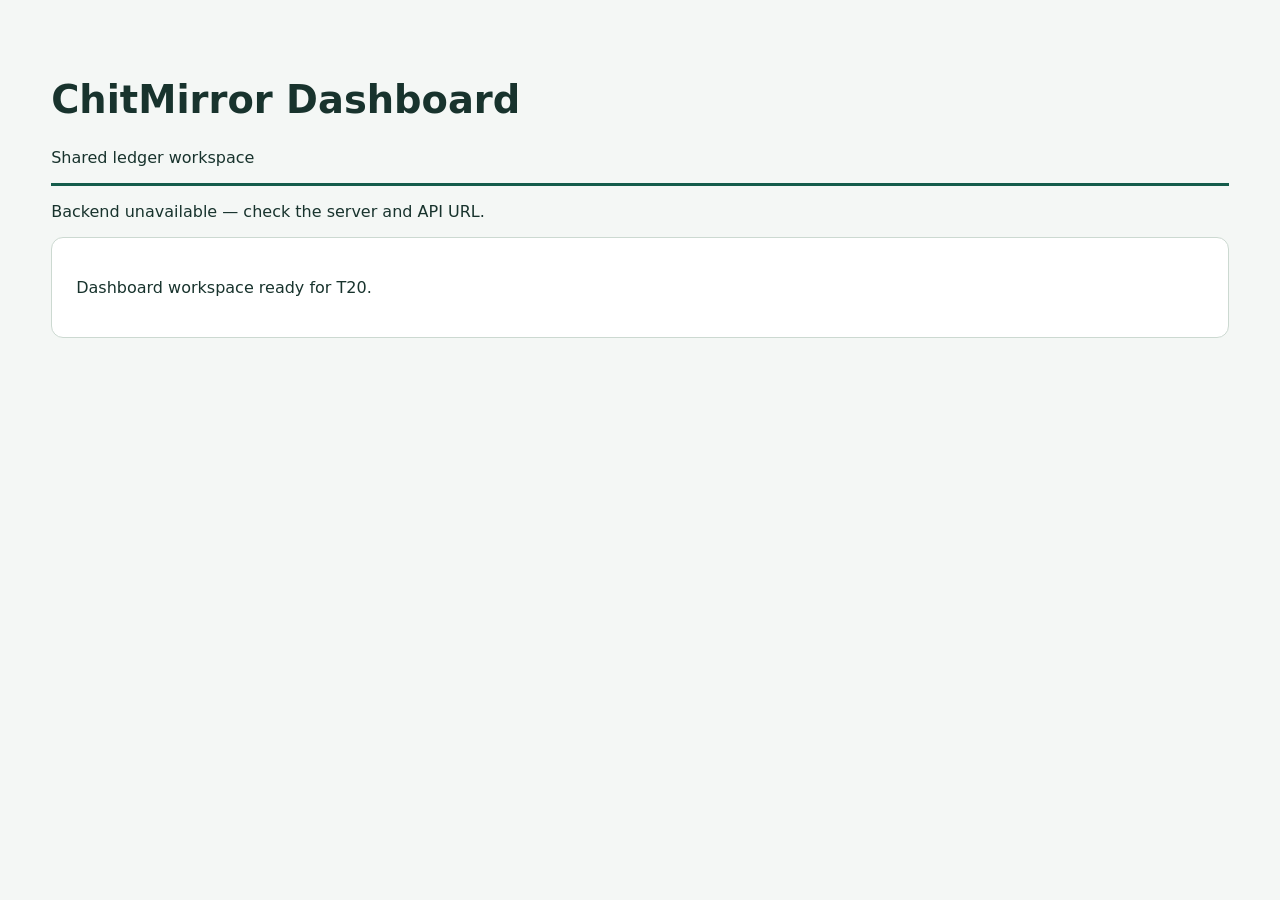
==== dashboard/index.html @ 64cfe0a7 "Add ChitMirror hackathon boilerplate" ====
<!doctype html>
<html lang="en">
<head>
  <meta charset="utf-8">
  <meta name="viewport" content="width=device-width, initial-scale=1">
  <title>ChitMirror Dashboard</title>
  <link rel="stylesheet" href="./style.css">
  <script src="./config.js" defer></script>
  <script src="./app.js" defer></script>
</head>
<body>
  <main>
    <header><h1>ChitMirror Dashboard</h1><p>Shared ledger workspace</p></header>
    <p id="connection" role="status">Checking backend…</p>
    <section aria-label="Dashboard workspace"><p>Dashboard workspace ready for T20.</p></section>
  </main>
</body>
</html>
---- dashboard/style.css ----
:root { font-family: system-ui, sans-serif; color: #18332d; background: #f4f7f5; }
body { margin: 0; padding: clamp(16px, 4vw, 56px); }
main { max-width: 1400px; margin: auto; }
header { border-bottom: 3px solid #145c4b; }
h1 { font-size: clamp(1.5rem, 3vw, 2.5rem); }
section { padding: 24px; background: white; border: 1px solid #ccd9d1; border-radius: 12px; }
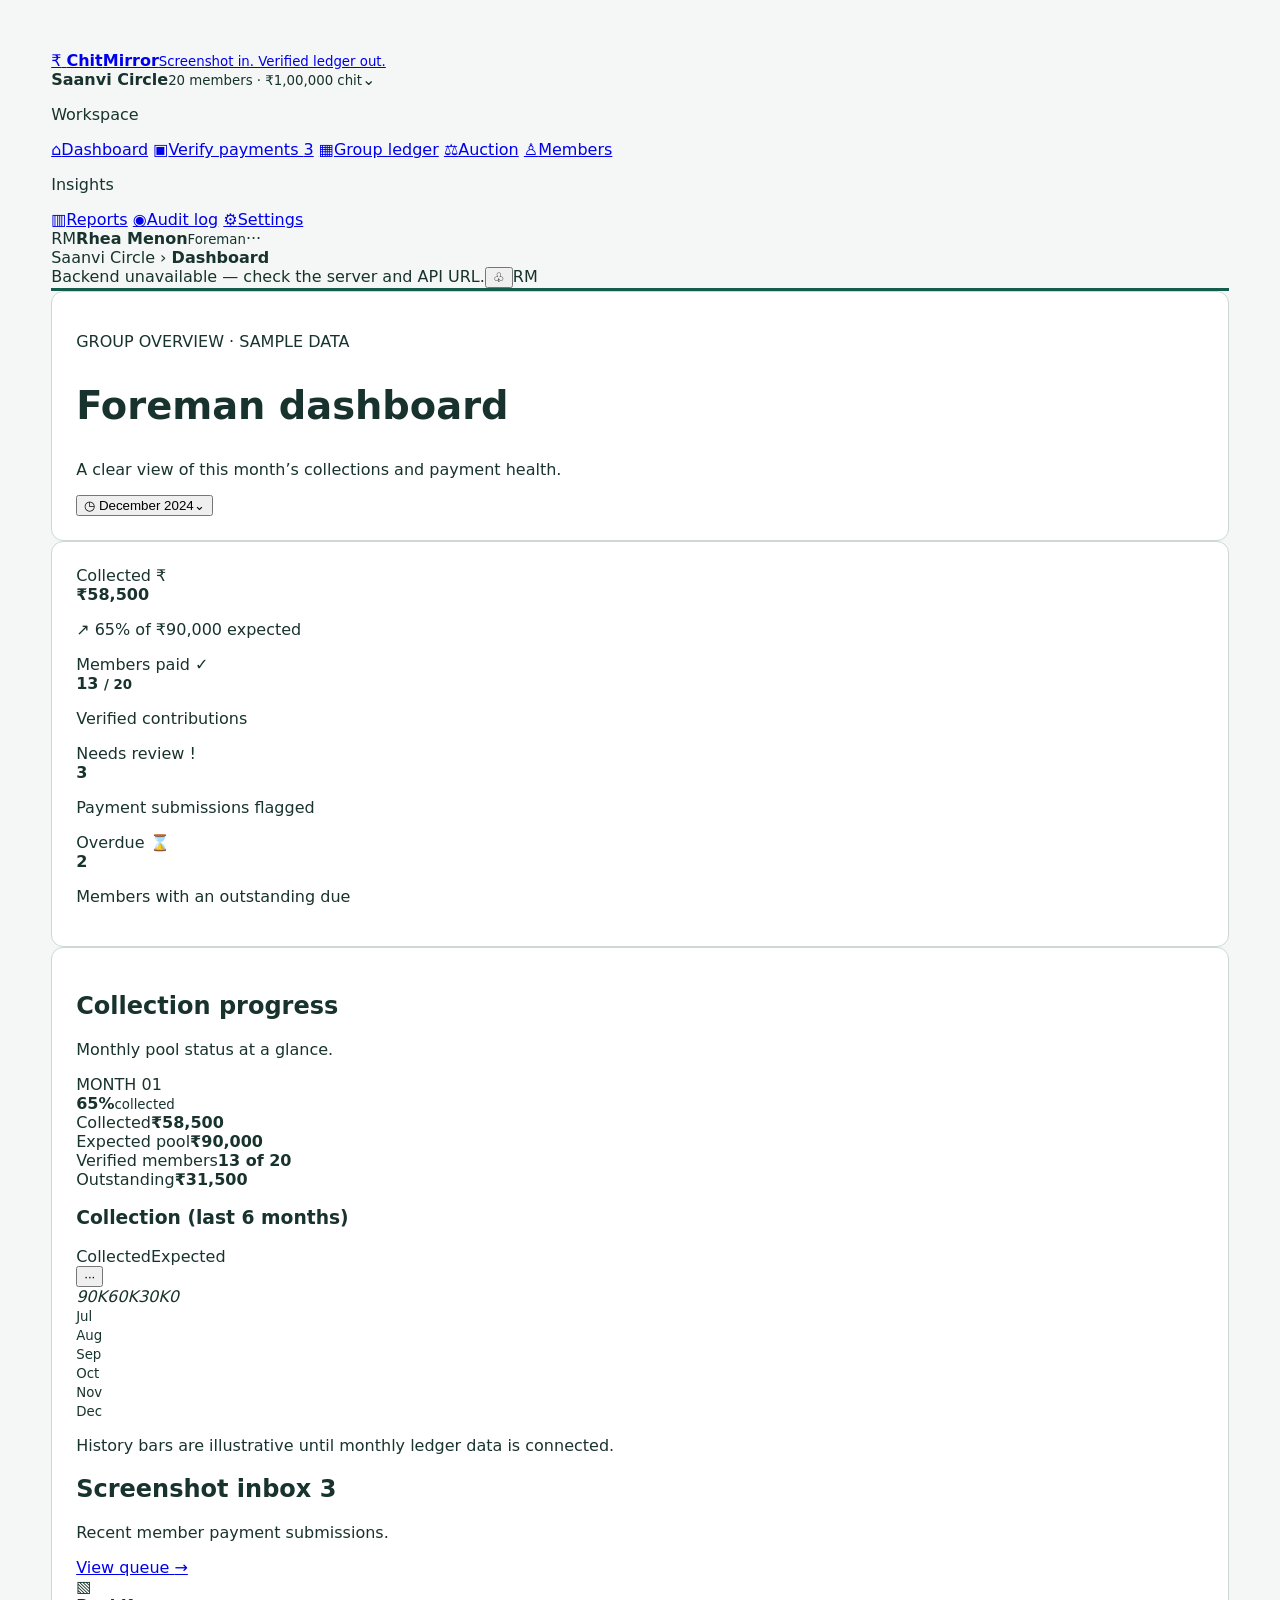
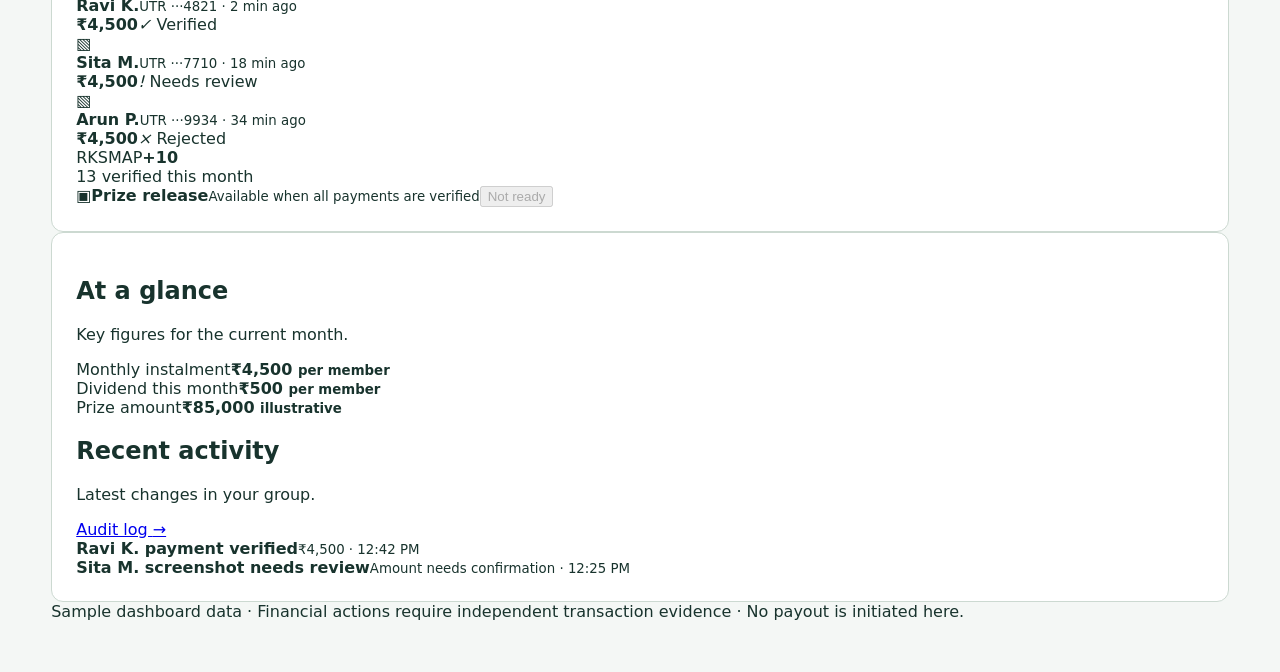
==== commit 59c93379: "Build ChitMirror foreman dashboard screen" ====
--- a/dashboard/index.html
+++ b/dashboard/index.html
@@ -3,16 +3,79 @@
 <head>
   <meta charset="utf-8">
   <meta name="viewport" content="width=device-width, initial-scale=1">
-  <title>ChitMirror Dashboard</title>
+  <meta name="theme-color" content="#1f3a5f">
+  <title>ChitMirror · Foreman dashboard</title>
   <link rel="stylesheet" href="./style.css">
   <script src="./config.js" defer></script>
   <script src="./app.js" defer></script>
 </head>
 <body>
-  <main>
-    <header><h1>ChitMirror Dashboard</h1><p>Shared ledger workspace</p></header>
-    <p id="connection" role="status">Checking backend…</p>
-    <section aria-label="Dashboard workspace"><p>Dashboard workspace ready for T20.</p></section>
-  </main>
+  <div class="shell">
+    <aside class="sidebar" aria-label="Main navigation">
+      <a class="brand" href="#dashboard" aria-label="ChitMirror dashboard home">
+        <span class="brand-mark" aria-hidden="true">₹</span>
+        <span class="brand-type"><b>Chit<span>Mirror</span></b><small>Screenshot in. Verified ledger out.</small></span>
+      </a>
+      <div class="group-card"><span class="group-dot" aria-hidden="true"></span><span><b>Saanvi Circle</b><small>20 members · ₹1,00,000 chit</small></span><span class="chevron">⌄</span></div>
+      <p class="nav-label">Workspace</p>
+      <nav class="nav-list">
+        <a class="nav-item active" href="#dashboard" aria-current="page"><span class="nav-icon">⌂</span>Dashboard</a>
+        <a class="nav-item" href="#payments"><span class="nav-icon">▣</span>Verify payments <span class="nav-badge">3</span></a>
+        <a class="nav-item" href="#ledger"><span class="nav-icon">▦</span>Group ledger</a>
+        <a class="nav-item" href="#auction"><span class="nav-icon">⚖</span>Auction</a>
+        <a class="nav-item" href="#members"><span class="nav-icon">♙</span>Members</a>
+      </nav>
+      <p class="nav-label insights-label">Insights</p>
+      <nav class="nav-list">
+        <a class="nav-item" href="#reports"><span class="nav-icon">▥</span>Reports</a>
+        <a class="nav-item" href="#audit"><span class="nav-icon">◉</span>Audit log</a>
+        <a class="nav-item" href="#settings"><span class="nav-icon">⚙</span>Settings</a>
+      </nav>
+      <div class="sidebar-footer"><span class="user-avatar">RM</span><span><b>Rhea Menon</b><small>Foreman</small></span><span class="more">···</span></div>
+    </aside>
+
+    <main id="dashboard" class="main">
+      <header class="topbar"><div class="breadcrumb">Saanvi Circle <span>›</span> <b>Dashboard</b></div><div class="top-actions"><span class="connection" id="connection" role="status"><i></i><span id="connection-label">Checking backend…</span></span><button class="icon-button" aria-label="Notifications">♧<span class="notification-dot"></span></button><span class="top-avatar">RM</span></div></header>
+      <section class="page-heading"><div><p class="eyebrow">GROUP OVERVIEW · SAMPLE DATA</p><h1>Foreman dashboard</h1><p class="subheading">A clear view of this month’s collections and payment health.</p></div><button class="select-month" type="button">◷ <span>December 2024</span>⌄</button></section>
+
+      <section class="kpis" aria-label="Monthly summary">
+        <article class="kpi-card collected"><div class="kpi-label">Collected <span class="kpi-icon">₹</span></div><strong>₹58,500</strong><p><span class="trend">↗ 65%</span> of ₹90,000 expected</p></article>
+        <article class="kpi-card paid"><div class="kpi-label">Members paid <span class="kpi-icon">✓</span></div><strong>13 <small>/ 20</small></strong><p>Verified contributions</p></article>
+        <article class="kpi-card review"><div class="kpi-label">Needs review <span class="kpi-icon">!</span></div><strong>3</strong><p>Payment submissions flagged</p></article>
+        <article class="kpi-card overdue"><div class="kpi-label">Overdue <span class="kpi-icon">⌛</span></div><strong>2</strong><p>Members with an outstanding due</p></article>
+      </section>
+
+      <section class="overview-grid">
+        <article class="card progress-card">
+          <div class="card-heading"><div><h2>Collection progress</h2><p>Monthly pool status at a glance.</p></div><span class="soft-tag">MONTH 01</span></div>
+          <div class="progress-content">
+            <div class="progress-ring" role="img" aria-label="65 percent collected"><div><b>65%</b><small>collected</small></div></div>
+            <div class="progress-details"><div><span>Collected</span><b>₹58,500</b></div><div><span>Expected pool</span><b>₹90,000</b></div><div><span>Verified members</span><b>13 of 20</b></div><div><span>Outstanding</span><b>₹31,500</b></div></div>
+          </div>
+          <div class="chart-heading"><div><h3>Collection <span>(last 6 months)</span></h3><div class="chart-legend"><span><i class="legend-collected"></i>Collected</span><span><i class="legend-expected"></i>Expected</span></div></div><button class="more-button" aria-label="More chart options">···</button></div>
+          <div class="bar-chart" role="img" aria-label="Illustrative collection trend from July to December"><div class="chart-grid"><i>90K</i><i>60K</i><i>30K</i><i>0</i></div><div class="bar-pair"><span class="bar expected" style="--h:40%"></span><span class="bar actual" style="--h:34%"></span><small>Jul</small></div><div class="bar-pair"><span class="bar expected" style="--h:51%"></span><span class="bar actual" style="--h:44%"></span><small>Aug</small></div><div class="bar-pair"><span class="bar expected" style="--h:63%"></span><span class="bar actual" style="--h:51%"></span><small>Sep</small></div><div class="bar-pair"><span class="bar expected" style="--h:72%"></span><span class="bar actual" style="--h:65%"></span><small>Oct</small></div><div class="bar-pair current"><span class="bar expected" style="--h:88%"></span><span class="bar actual" style="--h:65%"></span><small>Nov</small></div><div class="bar-pair"><span class="bar expected" style="--h:94%"></span><span class="bar actual" style="--h:83%"></span><small>Dec</small></div></div>
+          <p class="chart-note">History bars are illustrative until monthly ledger data is connected.</p>
+        </article>
+
+        <article class="card inbox-card">
+          <div class="card-heading"><div><h2>Screenshot inbox <span class="heading-count">3</span></h2><p>Recent member payment submissions.</p></div><a class="text-link" href="#payments">View queue <span>→</span></a></div>
+          <div class="submission-list">
+            <div class="submission"><span class="file-icon">▧</span><div class="submit-info"><b>Ravi K.</b><small>UTR ···4821 <span>·</span> 2 min ago</small></div><strong class="amount">₹4,500</strong><span class="status verified"><i>✓</i> Verified</span></div>
+            <div class="submission"><span class="file-icon">▧</span><div class="submit-info"><b>Sita M.</b><small>UTR ···7710 <span>·</span> 18 min ago</small></div><strong class="amount">₹4,500</strong><span class="status needs-review"><i>!</i> Needs review</span></div>
+            <div class="submission"><span class="file-icon">▧</span><div class="submit-info"><b>Arun P.</b><small>UTR ···9934 <span>·</span> 34 min ago</small></div><strong class="amount">₹4,500</strong><span class="status rejected"><i>×</i> Rejected</span></div>
+          </div>
+          <div class="inbox-footer"><div class="mini-avatars"><span>RK</span><span>SM</span><span>AP</span><b>+10</b></div><span>13 verified this month</span></div>
+          <div class="release-panel"><span class="lock-icon">▣</span><span><b>Prize release</b><small>Available when all payments are verified</small></span><button type="button" disabled title="Payout eligibility is not reached">Not ready</button></div>
+        </article>
+      </section>
+
+      <section class="bottom-grid">
+        <article class="card quick-card"><div class="card-heading"><div><h2>At a glance</h2><p>Key figures for the current month.</p></div></div><div class="quick-stats"><div><span>Monthly instalment</span><b>₹4,500 <small>per member</small></b></div><div><span>Dividend this month</span><b>₹500 <small>per member</small></b></div><div><span>Prize amount</span><b>₹85,000 <small>illustrative</small></b></div></div></article>
+        <article class="card activity-card"><div class="card-heading"><div><h2>Recent activity</h2><p>Latest changes in your group.</p></div><a class="text-link" href="#audit">Audit log <span>→</span></a></div><div class="activity-row"><span class="activity-dot green-dot"></span><span><b>Ravi K. payment verified</b><small>₹4,500 · 12:42 PM</small></span></div><div class="activity-row"><span class="activity-dot amber-dot"></span><span><b>Sita M. screenshot needs review</b><small>Amount needs confirmation · 12:25 PM</small></span></div></article>
+      </section>
+      <footer class="footer-note"><span class="demo-dot"></span> Sample dashboard data · Financial actions require independent transaction evidence · No payout is initiated here.</footer>
+    </main>
+  </div>
 </body>
 </html>
+
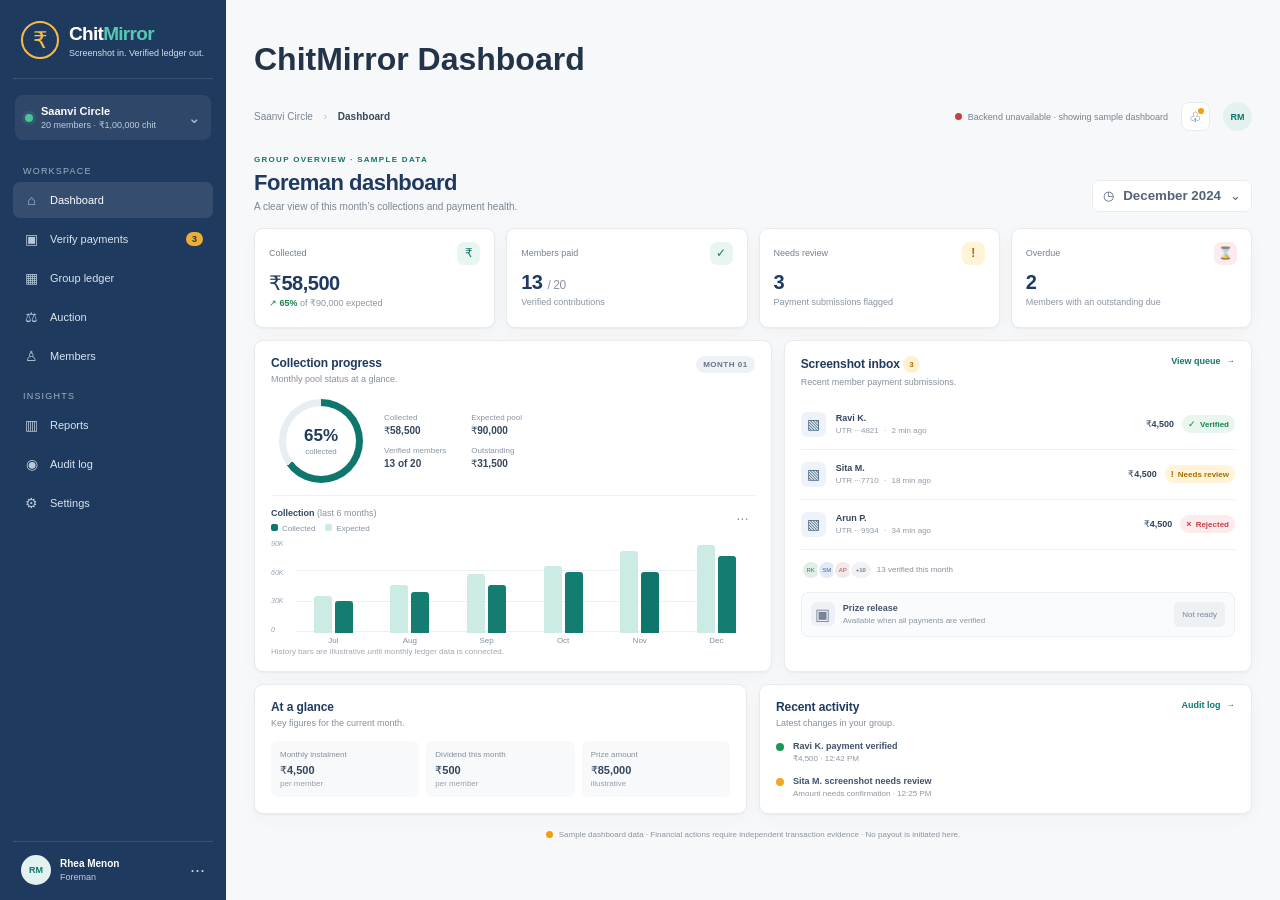
==== commit 0e32e296: "Preserve existing dashboard smoke-test heading" ====
--- a/dashboard/index.html
+++ b/dashboard/index.html
@@ -35,6 +35,7 @@
     </aside>
 
     <main id="dashboard" class="main">
+      <h1 class="sr-only">ChitMirror Dashboard</h1>
       <header class="topbar"><div class="breadcrumb">Saanvi Circle <span>›</span> <b>Dashboard</b></div><div class="top-actions"><span class="connection" id="connection" role="status"><i></i><span id="connection-label">Checking backend…</span></span><button class="icon-button" aria-label="Notifications">♧<span class="notification-dot"></span></button><span class="top-avatar">RM</span></div></header>
       <section class="page-heading"><div><p class="eyebrow">GROUP OVERVIEW · SAMPLE DATA</p><h1>Foreman dashboard</h1><p class="subheading">A clear view of this month’s collections and payment health.</p></div><button class="select-month" type="button">◷ <span>December 2024</span>⌄</button></section>
 
--- a/dashboard/style.css
+++ b/dashboard/style.css
@@ -1,6 +1,4 @@
-:root { font-family: system-ui, sans-serif; color: #18332d; background: #f4f7f5; }
-body { margin: 0; padding: clamp(16px, 4vw, 56px); }
-main { max-width: 1400px; margin: auto; }
-header { border-bottom: 3px solid #145c4b; }
-h1 { font-size: clamp(1.5rem, 3vw, 2.5rem); }
-section { padding: 24px; background: white; border: 1px solid #ccd9d1; border-radius: 12px; }
+:root{font-family:Inter,"Segoe UI",Arial,sans-serif;color:#233348;background:#f7f8fa;font-synthesis:none;text-rendering:optimizeLegibility;--navy:#1f3a5f;--navy-dark:#18334f;--teal:#0f766e;--teal-soft:#e5f4f0;--saffron:#f59e0b;--ink:#233348;--muted:#7b8795;--line:#e7ebef;--green:#16834b;--green-bg:#e8f6ed;--amber:#a96d05;--amber-bg:#fff3d8;--red:#c83c43;--red-bg:#fcebed;--shadow:0 1px 2px #18334f0b,0 5px 17px #18334f08}*{box-sizing:border-box}body{margin:0;min-width:320px}.shell{min-height:100vh}.sidebar{position:fixed;inset:0 auto 0 0;width:226px;background:var(--navy);color:#fff;padding:20px 13px 13px;display:flex;flex-direction:column;z-index:5}.brand{display:flex;align-items:center;gap:10px;padding:1px 8px 19px;border-bottom:1px solid #ffffff20;color:#fff;text-decoration:none}.brand-mark{height:38px;width:38px;border:2px solid #f6bc45;border-radius:50%;display:grid;place-items:center;color:#f6bc45;font-size:23px;font-weight:700}.brand-type b{display:block;font-size:19px;letter-spacing:-.7px}.brand-type b span{color:#58c8b2}.brand-type small{display:block;color:#d3dfeb;font-size:9px;margin-top:3px}.group-card{margin:16px 2px 12px;border-radius:8px;background:#ffffff12;padding:10px;display:flex;align-items:center;gap:8px}.group-card>span:nth-child(2){flex:1}.group-card b{font-size:11px;display:block}.group-card small{display:block;color:#bdcddd;font-size:9px;margin-top:3px}.group-dot{height:8px;width:8px;border-radius:50%;background:#4bc292;box-shadow:0 0 0 3px #4bc29220}.chevron{color:#bbcad8;font-size:15px}.nav-label{margin:14px 10px 6px;color:#9eb2c6;font-size:9px;text-transform:uppercase;letter-spacing:1.2px}.nav-list{display:grid;gap:3px}.nav-item{min-height:36px;display:flex;align-items:center;gap:10px;padding:0 10px;border-radius:7px;color:#d9e4ee;text-decoration:none;font-size:11px}.nav-item:hover,.nav-item.active{background:#ffffff19;color:white}.nav-icon{width:17px;text-align:center;color:#b7c8d8;font-size:14px}.nav-badge{margin-left:auto;border-radius:10px;background:#edae35;color:#24364a;padding:2px 6px;font-size:9px;font-weight:700}.insights-label{margin-top:17px}.sidebar-footer{display:flex;align-items:center;gap:9px;margin-top:auto;padding:13px 8px 2px;border-top:1px solid #ffffff20;font-size:10px}.user-avatar,.top-avatar{width:30px;height:30px;display:grid;place-items:center;background:#e4f2ef;color:var(--teal);border-radius:50%;font-size:9px;font-weight:700}.sidebar-footer small{display:block;color:#bfccda;font-size:9px;margin-top:3px}.more{margin-left:auto;color:#bdcddd;font-size:18px}.main{margin-left:226px;width:min(1530px,calc(100% - 226px));padding:20px 28px 22px}.topbar{display:flex;align-items:center;justify-content:space-between;min-height:34px;margin-bottom:21px}.breadcrumb{color:#7b8795;font-size:10px}.breadcrumb span{padding:0 8px;color:#b1bac3}.breadcrumb b{color:#37495e;font-weight:600}.top-actions{display:flex;align-items:center;gap:13px}.connection{display:flex;align-items:center;gap:6px;font-size:9px;color:#748191}.connection i,.demo-dot{width:7px;height:7px;border-radius:50%;background:#eca928}.connection.connected i{background:#1e9a59}.connection.failed i{background:#c83c43}.icon-button{height:29px;width:29px;position:relative;border:1px solid var(--line);border-radius:8px;background:#fff;color:#546477;font-size:14px}.notification-dot{position:absolute;width:6px;height:6px;right:5px;top:5px;border-radius:50%;background:var(--saffron)}.top-avatar{height:29px;width:29px}.page-heading{display:flex;align-items:end;justify-content:space-between;margin-bottom:16px}.eyebrow{margin:0 0 6px;color:var(--teal);font-size:8px;font-weight:700;letter-spacing:1.3px}.page-heading h1{margin:0;color:var(--navy);font-size:22px;letter-spacing:-.5px}.subheading{margin:5px 0 0;color:var(--muted);font-size:10px}.select-month{height:32px;padding:0 10px;display:flex;align-items:center;gap:9px;border:1px solid var(--line);border-radius:7px;background:white;color:#536377;font:10px inherit}.select-month span{font-weight:600}.kpis{display:grid;grid-template-columns:repeat(4,minmax(0,1fr));gap:11px;margin-bottom:12px}.kpi-card,.card{border:1px solid var(--line);border-radius:9px;background:#fff;box-shadow:var(--shadow)}.kpi-card{min-height:100px;padding:13px 14px}.kpi-label{display:flex;align-items:center;justify-content:space-between;color:#758191;font-size:9px}.kpi-icon{display:grid;place-items:center;height:23px;width:23px;border-radius:7px;background:#eef3f7;color:var(--navy);font-size:12px;font-weight:700}.collected .kpi-icon,.paid .kpi-icon{background:#e9f5f1;color:var(--teal)}.review .kpi-icon{background:var(--amber-bg);color:var(--amber)}.overdue .kpi-icon{background:var(--red-bg);color:var(--red)}.kpi-card>strong{display:block;color:var(--navy);font-size:20px;margin:6px 0 3px;letter-spacing:-.5px}.kpi-card>strong small{font-size:12px;color:#8b96a3;font-weight:500}.kpi-card p{margin:0;color:#8994a0;font-size:9px}.trend{color:var(--green);font-weight:700}.overview-grid{display:grid;grid-template-columns:minmax(0,1.05fr) minmax(380px,.95fr);gap:12px;margin-bottom:12px}.card{padding:15px 16px}.progress-card,.inbox-card{min-height:330px}.card-heading{display:flex;justify-content:space-between;align-items:flex-start}.card-heading h2{margin:0;color:var(--navy);font-size:12px;letter-spacing:-.1px}.card-heading p{margin:4px 0 0;color:#84909d;font-size:9px}.soft-tag{padding:4px 7px;background:#eef2f6;border-radius:10px;color:#677588;font-size:8px;font-weight:700;letter-spacing:.5px}.progress-content{display:flex;align-items:center;gap:21px;padding:15px 8px 12px;border-bottom:1px solid #eef0f3}.progress-ring{height:84px;width:84px;border-radius:50%;background:conic-gradient(var(--teal) 0 65%,#e8edf1 65% 100%);display:grid;place-items:center;flex:none;position:relative}.progress-ring:before{content:"";position:absolute;inset:7px;border-radius:50%;background:#fff}.progress-ring>div{z-index:1;text-align:center}.progress-ring b{display:block;color:var(--navy);font-size:17px}.progress-ring small{display:block;color:#82909e;font-size:8px;margin-top:1px}.progress-details{display:grid;grid-template-columns:1fr 1fr;gap:10px 25px}.progress-details span{display:block;color:#8994a0;font-size:8px}.progress-details b{display:block;margin-top:3px;color:#36485e;font-size:10px}.chart-heading{display:flex;justify-content:space-between;align-items:start;margin-top:12px}.chart-heading h3{margin:0;color:#34475e;font-size:9px}.chart-heading h3 span{color:#8792a0;font-weight:400}.chart-legend{display:flex;gap:10px;margin-top:6px;color:#8792a0;font-size:8px}.chart-legend i{display:inline-block;width:7px;height:7px;border-radius:2px;margin-right:4px}.legend-collected{background:var(--teal)}.legend-expected{background:#ccebe4}.more-button{border:0;background:white;color:#8c98a4;font-size:15px}.bar-chart{height:105px;display:flex;gap:8px;align-items:stretch;margin:7px 4px 0 28px;position:relative}.chart-grid{position:absolute;inset:0 auto 12px -28px;display:flex;flex-direction:column;justify-content:space-between;color:#98a2ad;font-size:7px}.chart-grid:after{content:"";position:absolute;left:25px;right:-422px;top:1px;bottom:1px;background:repeating-linear-gradient(to bottom,transparent 0 calc(33.33% - 1px),#edf0f3 calc(33.33% - 1px) 33.33%);z-index:0}.bar-pair{position:relative;z-index:1;flex:1;display:flex;align-items:end;justify-content:center;gap:3px;padding-bottom:12px}.bar{display:block;width:calc(50% - 2px);max-width:18px;height:var(--h);border-radius:3px 3px 0 0}.bar.expected{background:#ccebe4}.bar.actual{background:#147c70}.bar-pair.current .actual{background:#0f766e}.bar-pair small{position:absolute;bottom:0;color:#84909d;font-size:8px}.chart-note{margin:2px 0 0;color:#a0a8b1;font-size:8px}.heading-count{display:inline-grid;place-items:center;min-width:17px;height:17px;padding:0 4px;background:#fff1d0;color:#a96d05;border-radius:10px;font-size:8px;vertical-align:1px}.text-link{color:var(--teal);font-size:9px;font-weight:600;text-decoration:none}.text-link span{padding-left:3px}.submission-list{margin-top:13px}.submission{display:grid;grid-template-columns:27px minmax(90px,1fr) auto auto;align-items:center;gap:8px;padding:12px 0;border-bottom:1px solid #eef0f3}.file-icon{display:grid;place-items:center;width:25px;height:25px;border-radius:6px;background:#edf3f8;color:#446580;font-size:14px}.submit-info b{display:block;color:#33465d;font-size:9px}.submit-info small{display:block;margin-top:3px;color:#909aa5;font-size:8px}.submit-info small span{padding:0 3px}.amount{color:#31445b;font-size:9px}.status{display:inline-flex;align-items:center;gap:4px;white-space:nowrap;border-radius:12px;padding:4px 6px;font-size:8px;font-weight:600}.status i{font-style:normal;font-size:9px}.verified{background:var(--green-bg);color:var(--green)}.needs-review{background:var(--amber-bg);color:var(--amber)}.rejected{background:var(--red-bg);color:var(--red)}.inbox-footer{display:flex;align-items:center;gap:8px;margin-top:10px;color:#86919d;font-size:8px}.mini-avatars{display:flex;align-items:center}.mini-avatars>*{height:20px;width:20px;border:2px solid white;border-radius:50%;margin-right:-4px;display:grid;place-items:center;background:#e1eee8;color:#387655;font-size:6px;font-style:normal}.mini-avatars span:nth-child(2){background:#e2eaf6;color:#45658b}.mini-avatars span:nth-child(3){background:#f5e8e8;color:#9b5256}.mini-avatars b{width:auto;padding:0 5px;background:#f0f2f4;color:#73808f}.release-panel{display:flex;align-items:center;gap:8px;margin-top:12px;padding:9px;border:1px solid #edf0f3;border-radius:7px;background:#fafbfc}.lock-icon{height:24px;width:24px;display:grid;place-items:center;border-radius:6px;background:#edf1f5;color:#778496}.release-panel>span:nth-child(2){flex:1}.release-panel b{display:block;font-size:9px;color:#44546a}.release-panel small{display:block;color:#8a95a1;font-size:8px;margin-top:3px}.release-panel button{height:25px;padding:0 8px;background:#eef1f4;border:0;border-radius:5px;color:#7a8795;font-size:8px}.bottom-grid{display:grid;grid-template-columns:1fr 1fr;gap:12px}.quick-stats{display:grid;grid-template-columns:repeat(3,1fr);gap:7px;margin-top:13px}.quick-stats>div{padding:9px;border-radius:6px;background:#f7f9fb}.quick-stats span{display:block;color:#84909d;font-size:8px}.quick-stats b{display:block;color:#32465d;font-size:11px;margin-top:5px}.quick-stats small{display:block;color:#96a0aa;font-weight:400;font-size:8px;margin-top:2px}.activity-row{display:flex;align-items:start;gap:9px;margin-top:13px}.activity-dot{width:8px;height:8px;flex:none;border-radius:50%;margin-top:2px}.green-dot{background:#209557}.amber-dot{background:#edaa21}.activity-row b{display:block;color:#405167;font-size:9px}.activity-row small{display:block;color:#8c97a2;font-size:8px;margin-top:3px}.footer-note{display:flex;align-items:center;justify-content:center;gap:6px;margin-top:16px;color:#8994a0;font-size:8px}.demo-dot{background:var(--saffron)}
+@media(max-width:1100px){.main{padding:18px 19px}.overview-grid{grid-template-columns:1fr}.progress-card,.inbox-card{min-height:unset}.chart-grid:after{right:-700px}}
+@media(max-width:720px){.sidebar{position:sticky;inset:0 0 auto;width:100%;height:auto;padding:9px 12px 7px}.brand{padding:0;border:0}.brand-mark{width:31px;height:31px;font-size:19px}.brand-type b{font-size:15px}.brand-type small,.group-card,.nav-label,.sidebar-footer{display:none}.nav-list{display:flex;overflow-x:auto;gap:3px;margin-top:8px}.nav-item{padding:0 9px;min-height:31px;font-size:9px;white-space:nowrap}.nav-icon{width:auto}.nav-badge{margin-left:0}.insights-label{display:none}.main{margin:0;width:100%;padding:14px 12px 18px}.topbar{margin-bottom:16px}.page-heading{align-items:start;gap:10px}.page-heading h1{font-size:19px}.subheading{max-width:240px;line-height:1.4}.select-month{height:29px;font-size:8px;gap:5px}.kpis{grid-template-columns:1fr 1fr;gap:7px}.kpi-card{min-height:90px;padding:10px}.kpi-card>strong{font-size:18px}.overview-grid,.bottom-grid{grid-template-columns:1fr}.card{padding:13px}.progress-content{gap:14px;padding-left:0;padding-right:0}.progress-details{gap:9px 12px}.submission{grid-template-columns:25px minmax(70px,1fr) auto}.submission .status{grid-column:2/4;justify-self:start;margin-top:-3px}.amount{grid-column:3;grid-row:1}.footer-note{text-align:center;line-height:1.5}.connection{font-size:8px}.icon-button{display:none}}
+
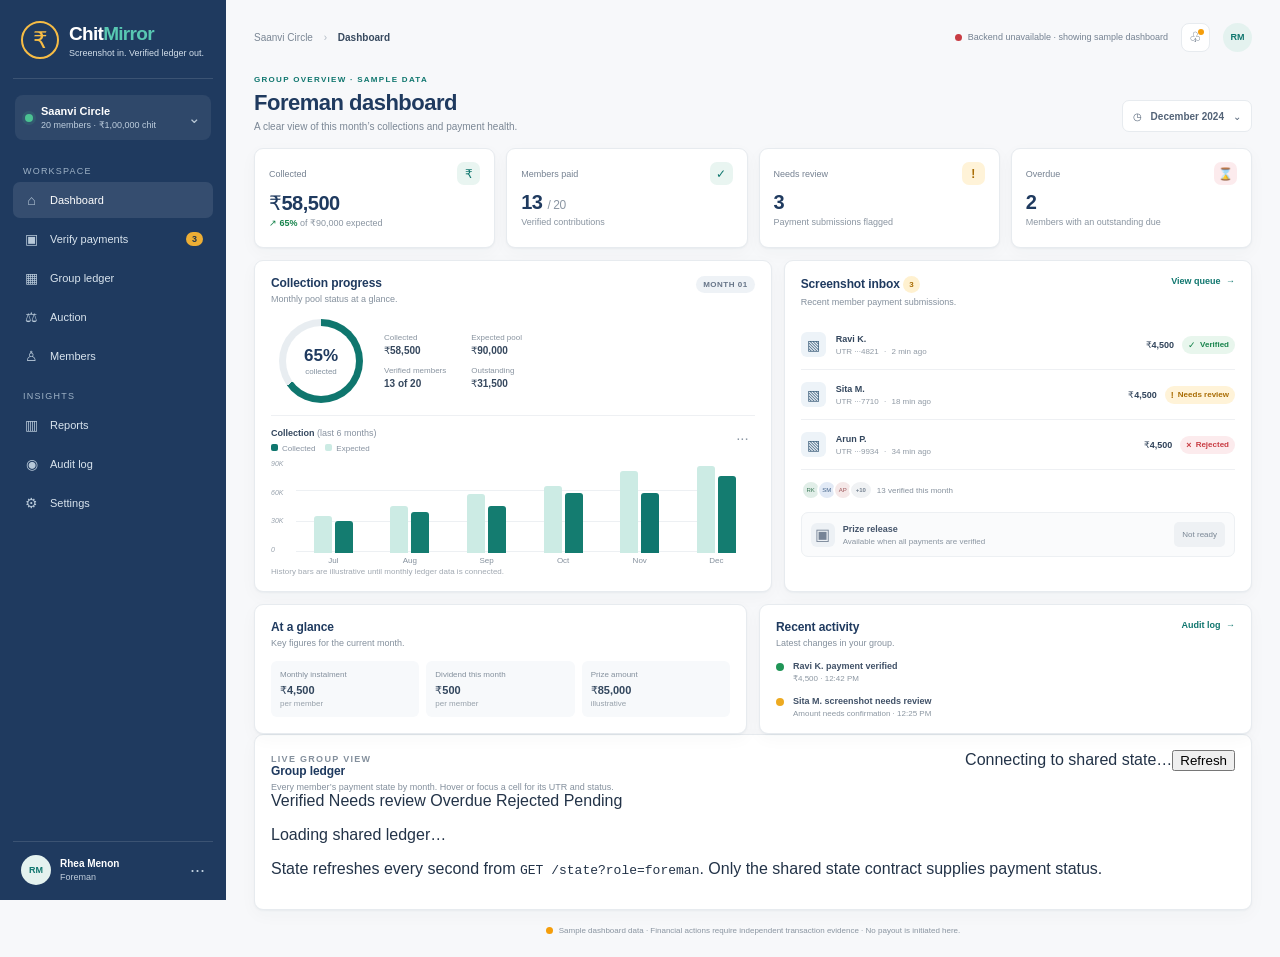
==== commit e910f83e: "Add live member-by-month ledger grid" ====
--- a/dashboard/index.html
+++ b/dashboard/index.html
@@ -74,9 +74,29 @@
         <article class="card quick-card"><div class="card-heading"><div><h2>At a glance</h2><p>Key figures for the current month.</p></div></div><div class="quick-stats"><div><span>Monthly instalment</span><b>₹4,500 <small>per member</small></b></div><div><span>Dividend this month</span><b>₹500 <small>per member</small></b></div><div><span>Prize amount</span><b>₹85,000 <small>illustrative</small></b></div></div></article>
         <article class="card activity-card"><div class="card-heading"><div><h2>Recent activity</h2><p>Latest changes in your group.</p></div><a class="text-link" href="#audit">Audit log <span>→</span></a></div><div class="activity-row"><span class="activity-dot green-dot"></span><span><b>Ravi K. payment verified</b><small>₹4,500 · 12:42 PM</small></span></div><div class="activity-row"><span class="activity-dot amber-dot"></span><span><b>Sita M. screenshot needs review</b><small>Amount needs confirmation · 12:25 PM</small></span></div></article>
       </section>
+      <section class="ledger-section" id="ledger" aria-labelledby="ledger-title">
+        <article class="card ledger-card">
+          <div class="card-heading ledger-heading">
+            <div><p class="eyebrow">LIVE GROUP VIEW</p><h2 id="ledger-title">Group ledger</h2><p>Every member’s payment state by month. Hover or focus a cell for its UTR and status.</p></div>
+            <div class="ledger-actions"><span id="ledger-sync" aria-live="polite">Connecting to shared state…</span><button id="ledger-refresh" type="button">Refresh</button></div>
+          </div>
+          <div class="ledger-legend" aria-label="Payment status key">
+            <span><i class="legend-swatch verified"></i>Verified</span>
+            <span><i class="legend-swatch needs_review"></i>Needs review</span>
+            <span><i class="legend-swatch overdue"></i>Overdue</span>
+            <span><i class="legend-swatch rejected"></i>Rejected</span>
+            <span><i class="legend-swatch pending"></i>Pending</span>
+          </div>
+          <p id="ledger-error" class="ledger-error" hidden></p>
+          <div id="ledger-grid" class="ledger-scroll" data-testid="ledger-grid" aria-busy="true"><p class="ledger-placeholder">Loading shared ledger…</p></div>
+          <p class="ledger-footnote">State refreshes every second from <code>GET /state?role=foreman</code>. Only the shared state contract supplies payment status.</p>
+        </article>
+      </section>
       <footer class="footer-note"><span class="demo-dot"></span> Sample dashboard data · Financial actions require independent transaction evidence · No payout is initiated here.</footer>
     </main>
   </div>
 </body>
 </html>
+
+
 
--- a/dashboard/style.css
+++ b/dashboard/style.css
@@ -1,4 +1,5 @@
 :root{font-family:Inter,"Segoe UI",Arial,sans-serif;color:#233348;background:#f7f8fa;font-synthesis:none;text-rendering:optimizeLegibility;--navy:#1f3a5f;--navy-dark:#18334f;--teal:#0f766e;--teal-soft:#e5f4f0;--saffron:#f59e0b;--ink:#233348;--muted:#7b8795;--line:#e7ebef;--green:#16834b;--green-bg:#e8f6ed;--amber:#a96d05;--amber-bg:#fff3d8;--red:#c83c43;--red-bg:#fcebed;--shadow:0 1px 2px #18334f0b,0 5px 17px #18334f08}*{box-sizing:border-box}body{margin:0;min-width:320px}.shell{min-height:100vh}.sidebar{position:fixed;inset:0 auto 0 0;width:226px;background:var(--navy);color:#fff;padding:20px 13px 13px;display:flex;flex-direction:column;z-index:5}.brand{display:flex;align-items:center;gap:10px;padding:1px 8px 19px;border-bottom:1px solid #ffffff20;color:#fff;text-decoration:none}.brand-mark{height:38px;width:38px;border:2px solid #f6bc45;border-radius:50%;display:grid;place-items:center;color:#f6bc45;font-size:23px;font-weight:700}.brand-type b{display:block;font-size:19px;letter-spacing:-.7px}.brand-type b span{color:#58c8b2}.brand-type small{display:block;color:#d3dfeb;font-size:9px;margin-top:3px}.group-card{margin:16px 2px 12px;border-radius:8px;background:#ffffff12;padding:10px;display:flex;align-items:center;gap:8px}.group-card>span:nth-child(2){flex:1}.group-card b{font-size:11px;display:block}.group-card small{display:block;color:#bdcddd;font-size:9px;margin-top:3px}.group-dot{height:8px;width:8px;border-radius:50%;background:#4bc292;box-shadow:0 0 0 3px #4bc29220}.chevron{color:#bbcad8;font-size:15px}.nav-label{margin:14px 10px 6px;color:#9eb2c6;font-size:9px;text-transform:uppercase;letter-spacing:1.2px}.nav-list{display:grid;gap:3px}.nav-item{min-height:36px;display:flex;align-items:center;gap:10px;padding:0 10px;border-radius:7px;color:#d9e4ee;text-decoration:none;font-size:11px}.nav-item:hover,.nav-item.active{background:#ffffff19;color:white}.nav-icon{width:17px;text-align:center;color:#b7c8d8;font-size:14px}.nav-badge{margin-left:auto;border-radius:10px;background:#edae35;color:#24364a;padding:2px 6px;font-size:9px;font-weight:700}.insights-label{margin-top:17px}.sidebar-footer{display:flex;align-items:center;gap:9px;margin-top:auto;padding:13px 8px 2px;border-top:1px solid #ffffff20;font-size:10px}.user-avatar,.top-avatar{width:30px;height:30px;display:grid;place-items:center;background:#e4f2ef;color:var(--teal);border-radius:50%;font-size:9px;font-weight:700}.sidebar-footer small{display:block;color:#bfccda;font-size:9px;margin-top:3px}.more{margin-left:auto;color:#bdcddd;font-size:18px}.main{margin-left:226px;width:min(1530px,calc(100% - 226px));padding:20px 28px 22px}.topbar{display:flex;align-items:center;justify-content:space-between;min-height:34px;margin-bottom:21px}.breadcrumb{color:#7b8795;font-size:10px}.breadcrumb span{padding:0 8px;color:#b1bac3}.breadcrumb b{color:#37495e;font-weight:600}.top-actions{display:flex;align-items:center;gap:13px}.connection{display:flex;align-items:center;gap:6px;font-size:9px;color:#748191}.connection i,.demo-dot{width:7px;height:7px;border-radius:50%;background:#eca928}.connection.connected i{background:#1e9a59}.connection.failed i{background:#c83c43}.icon-button{height:29px;width:29px;position:relative;border:1px solid var(--line);border-radius:8px;background:#fff;color:#546477;font-size:14px}.notification-dot{position:absolute;width:6px;height:6px;right:5px;top:5px;border-radius:50%;background:var(--saffron)}.top-avatar{height:29px;width:29px}.page-heading{display:flex;align-items:end;justify-content:space-between;margin-bottom:16px}.eyebrow{margin:0 0 6px;color:var(--teal);font-size:8px;font-weight:700;letter-spacing:1.3px}.page-heading h1{margin:0;color:var(--navy);font-size:22px;letter-spacing:-.5px}.subheading{margin:5px 0 0;color:var(--muted);font-size:10px}.select-month{height:32px;padding:0 10px;display:flex;align-items:center;gap:9px;border:1px solid var(--line);border-radius:7px;background:white;color:#536377;font:10px inherit}.select-month span{font-weight:600}.kpis{display:grid;grid-template-columns:repeat(4,minmax(0,1fr));gap:11px;margin-bottom:12px}.kpi-card,.card{border:1px solid var(--line);border-radius:9px;background:#fff;box-shadow:var(--shadow)}.kpi-card{min-height:100px;padding:13px 14px}.kpi-label{display:flex;align-items:center;justify-content:space-between;color:#758191;font-size:9px}.kpi-icon{display:grid;place-items:center;height:23px;width:23px;border-radius:7px;background:#eef3f7;color:var(--navy);font-size:12px;font-weight:700}.collected .kpi-icon,.paid .kpi-icon{background:#e9f5f1;color:var(--teal)}.review .kpi-icon{background:var(--amber-bg);color:var(--amber)}.overdue .kpi-icon{background:var(--red-bg);color:var(--red)}.kpi-card>strong{display:block;color:var(--navy);font-size:20px;margin:6px 0 3px;letter-spacing:-.5px}.kpi-card>strong small{font-size:12px;color:#8b96a3;font-weight:500}.kpi-card p{margin:0;color:#8994a0;font-size:9px}.trend{color:var(--green);font-weight:700}.overview-grid{display:grid;grid-template-columns:minmax(0,1.05fr) minmax(380px,.95fr);gap:12px;margin-bottom:12px}.card{padding:15px 16px}.progress-card,.inbox-card{min-height:330px}.card-heading{display:flex;justify-content:space-between;align-items:flex-start}.card-heading h2{margin:0;color:var(--navy);font-size:12px;letter-spacing:-.1px}.card-heading p{margin:4px 0 0;color:#84909d;font-size:9px}.soft-tag{padding:4px 7px;background:#eef2f6;border-radius:10px;color:#677588;font-size:8px;font-weight:700;letter-spacing:.5px}.progress-content{display:flex;align-items:center;gap:21px;padding:15px 8px 12px;border-bottom:1px solid #eef0f3}.progress-ring{height:84px;width:84px;border-radius:50%;background:conic-gradient(var(--teal) 0 65%,#e8edf1 65% 100%);display:grid;place-items:center;flex:none;position:relative}.progress-ring:before{content:"";position:absolute;inset:7px;border-radius:50%;background:#fff}.progress-ring>div{z-index:1;text-align:center}.progress-ring b{display:block;color:var(--navy);font-size:17px}.progress-ring small{display:block;color:#82909e;font-size:8px;margin-top:1px}.progress-details{display:grid;grid-template-columns:1fr 1fr;gap:10px 25px}.progress-details span{display:block;color:#8994a0;font-size:8px}.progress-details b{display:block;margin-top:3px;color:#36485e;font-size:10px}.chart-heading{display:flex;justify-content:space-between;align-items:start;margin-top:12px}.chart-heading h3{margin:0;color:#34475e;font-size:9px}.chart-heading h3 span{color:#8792a0;font-weight:400}.chart-legend{display:flex;gap:10px;margin-top:6px;color:#8792a0;font-size:8px}.chart-legend i{display:inline-block;width:7px;height:7px;border-radius:2px;margin-right:4px}.legend-collected{background:var(--teal)}.legend-expected{background:#ccebe4}.more-button{border:0;background:white;color:#8c98a4;font-size:15px}.bar-chart{height:105px;display:flex;gap:8px;align-items:stretch;margin:7px 4px 0 28px;position:relative}.chart-grid{position:absolute;inset:0 auto 12px -28px;display:flex;flex-direction:column;justify-content:space-between;color:#98a2ad;font-size:7px}.chart-grid:after{content:"";position:absolute;left:25px;right:-422px;top:1px;bottom:1px;background:repeating-linear-gradient(to bottom,transparent 0 calc(33.33% - 1px),#edf0f3 calc(33.33% - 1px) 33.33%);z-index:0}.bar-pair{position:relative;z-index:1;flex:1;display:flex;align-items:end;justify-content:center;gap:3px;padding-bottom:12px}.bar{display:block;width:calc(50% - 2px);max-width:18px;height:var(--h);border-radius:3px 3px 0 0}.bar.expected{background:#ccebe4}.bar.actual{background:#147c70}.bar-pair.current .actual{background:#0f766e}.bar-pair small{position:absolute;bottom:0;color:#84909d;font-size:8px}.chart-note{margin:2px 0 0;color:#a0a8b1;font-size:8px}.heading-count{display:inline-grid;place-items:center;min-width:17px;height:17px;padding:0 4px;background:#fff1d0;color:#a96d05;border-radius:10px;font-size:8px;vertical-align:1px}.text-link{color:var(--teal);font-size:9px;font-weight:600;text-decoration:none}.text-link span{padding-left:3px}.submission-list{margin-top:13px}.submission{display:grid;grid-template-columns:27px minmax(90px,1fr) auto auto;align-items:center;gap:8px;padding:12px 0;border-bottom:1px solid #eef0f3}.file-icon{display:grid;place-items:center;width:25px;height:25px;border-radius:6px;background:#edf3f8;color:#446580;font-size:14px}.submit-info b{display:block;color:#33465d;font-size:9px}.submit-info small{display:block;margin-top:3px;color:#909aa5;font-size:8px}.submit-info small span{padding:0 3px}.amount{color:#31445b;font-size:9px}.status{display:inline-flex;align-items:center;gap:4px;white-space:nowrap;border-radius:12px;padding:4px 6px;font-size:8px;font-weight:600}.status i{font-style:normal;font-size:9px}.verified{background:var(--green-bg);color:var(--green)}.needs-review{background:var(--amber-bg);color:var(--amber)}.rejected{background:var(--red-bg);color:var(--red)}.inbox-footer{display:flex;align-items:center;gap:8px;margin-top:10px;color:#86919d;font-size:8px}.mini-avatars{display:flex;align-items:center}.mini-avatars>*{height:20px;width:20px;border:2px solid white;border-radius:50%;margin-right:-4px;display:grid;place-items:center;background:#e1eee8;color:#387655;font-size:6px;font-style:normal}.mini-avatars span:nth-child(2){background:#e2eaf6;color:#45658b}.mini-avatars span:nth-child(3){background:#f5e8e8;color:#9b5256}.mini-avatars b{width:auto;padding:0 5px;background:#f0f2f4;color:#73808f}.release-panel{display:flex;align-items:center;gap:8px;margin-top:12px;padding:9px;border:1px solid #edf0f3;border-radius:7px;background:#fafbfc}.lock-icon{height:24px;width:24px;display:grid;place-items:center;border-radius:6px;background:#edf1f5;color:#778496}.release-panel>span:nth-child(2){flex:1}.release-panel b{display:block;font-size:9px;color:#44546a}.release-panel small{display:block;color:#8a95a1;font-size:8px;margin-top:3px}.release-panel button{height:25px;padding:0 8px;background:#eef1f4;border:0;border-radius:5px;color:#7a8795;font-size:8px}.bottom-grid{display:grid;grid-template-columns:1fr 1fr;gap:12px}.quick-stats{display:grid;grid-template-columns:repeat(3,1fr);gap:7px;margin-top:13px}.quick-stats>div{padding:9px;border-radius:6px;background:#f7f9fb}.quick-stats span{display:block;color:#84909d;font-size:8px}.quick-stats b{display:block;color:#32465d;font-size:11px;margin-top:5px}.quick-stats small{display:block;color:#96a0aa;font-weight:400;font-size:8px;margin-top:2px}.activity-row{display:flex;align-items:start;gap:9px;margin-top:13px}.activity-dot{width:8px;height:8px;flex:none;border-radius:50%;margin-top:2px}.green-dot{background:#209557}.amber-dot{background:#edaa21}.activity-row b{display:block;color:#405167;font-size:9px}.activity-row small{display:block;color:#8c97a2;font-size:8px;margin-top:3px}.footer-note{display:flex;align-items:center;justify-content:center;gap:6px;margin-top:16px;color:#8994a0;font-size:8px}.demo-dot{background:var(--saffron)}
 @media(max-width:1100px){.main{padding:18px 19px}.overview-grid{grid-template-columns:1fr}.progress-card,.inbox-card{min-height:unset}.chart-grid:after{right:-700px}}
 @media(max-width:720px){.sidebar{position:sticky;inset:0 0 auto;width:100%;height:auto;padding:9px 12px 7px}.brand{padding:0;border:0}.brand-mark{width:31px;height:31px;font-size:19px}.brand-type b{font-size:15px}.brand-type small,.group-card,.nav-label,.sidebar-footer{display:none}.nav-list{display:flex;overflow-x:auto;gap:3px;margin-top:8px}.nav-item{padding:0 9px;min-height:31px;font-size:9px;white-space:nowrap}.nav-icon{width:auto}.nav-badge{margin-left:0}.insights-label{display:none}.main{margin:0;width:100%;padding:14px 12px 18px}.topbar{margin-bottom:16px}.page-heading{align-items:start;gap:10px}.page-heading h1{font-size:19px}.subheading{max-width:240px;line-height:1.4}.select-month{height:29px;font-size:8px;gap:5px}.kpis{grid-template-columns:1fr 1fr;gap:7px}.kpi-card{min-height:90px;padding:10px}.kpi-card>strong{font-size:18px}.overview-grid,.bottom-grid{grid-template-columns:1fr}.card{padding:13px}.progress-content{gap:14px;padding-left:0;padding-right:0}.progress-details{gap:9px 12px}.submission{grid-template-columns:25px minmax(70px,1fr) auto}.submission .status{grid-column:2/4;justify-self:start;margin-top:-3px}.amount{grid-column:3;grid-row:1}.footer-note{text-align:center;line-height:1.5}.connection{font-size:8px}.icon-button{display:none}}
+.sr-only{position:absolute;width:1px;height:1px;padding:0;margin:-1px;overflow:hidden;clip:rect(0,0,0,0);white-space:nowrap;border:0}.select-month{font:10px "Segoe UI",Arial,sans-serif}
 
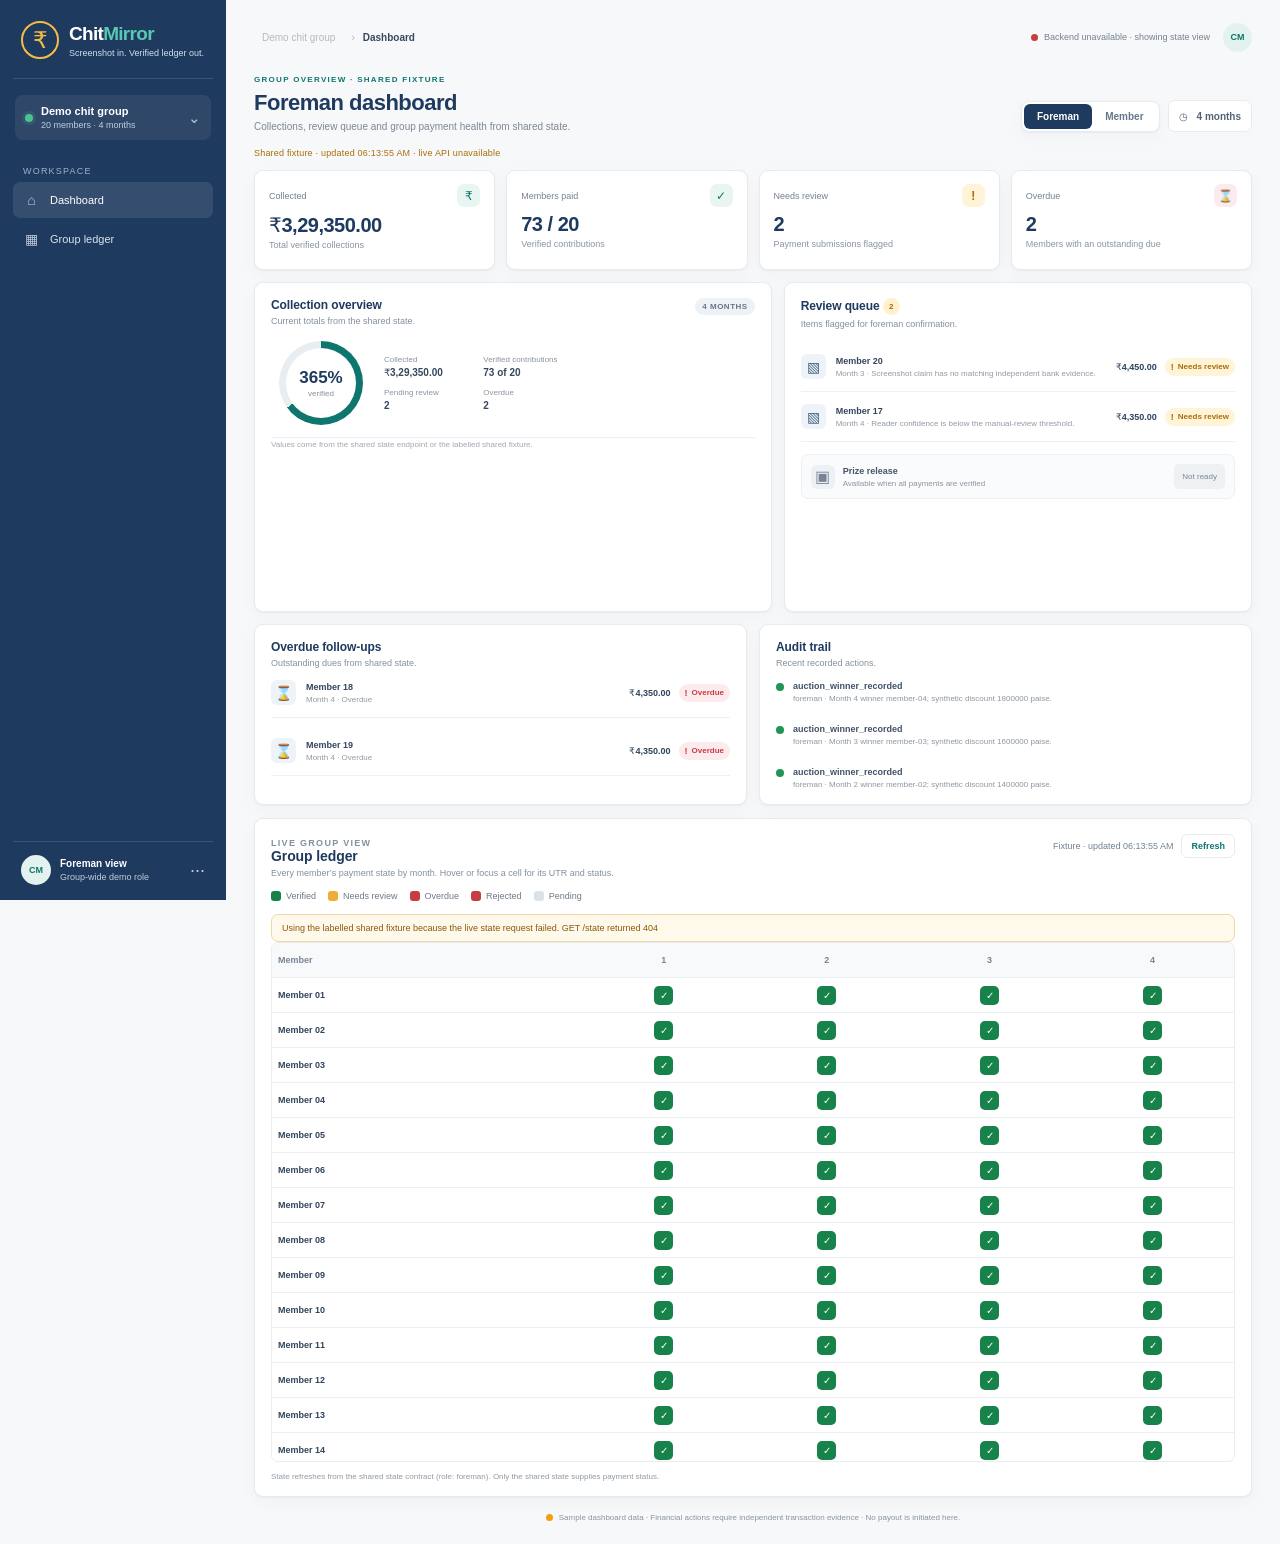
==== commit 451be05c: "feat(ui): implement ChitMirror dashboard shell and role toggle" ====
--- a/dashboard/index.html
+++ b/dashboard/index.html
@@ -4,9 +4,10 @@
   <meta charset="utf-8">
   <meta name="viewport" content="width=device-width, initial-scale=1">
   <meta name="theme-color" content="#1f3a5f">
-  <title>ChitMirror · Foreman dashboard</title>
+  <title>ChitMirror · Dashboard</title>
   <link rel="stylesheet" href="./style.css">
   <script src="./config.js" defer></script>
+  <script src="./state.js" defer></script>
   <script src="./app.js" defer></script>
 </head>
 <body>
@@ -16,64 +17,94 @@
         <span class="brand-mark" aria-hidden="true">₹</span>
         <span class="brand-type"><b>Chit<span>Mirror</span></b><small>Screenshot in. Verified ledger out.</small></span>
       </a>
-      <div class="group-card"><span class="group-dot" aria-hidden="true"></span><span><b>Saanvi Circle</b><small>20 members · ₹1,00,000 chit</small></span><span class="chevron">⌄</span></div>
+      <div class="group-card"><span class="group-dot" aria-hidden="true"></span><span><b id="group-name">Demo chit group</b><small id="group-summary">Connecting to shared state…</small></span><span class="chevron">⌄</span></div>
       <p class="nav-label">Workspace</p>
       <nav class="nav-list">
         <a class="nav-item active" href="#dashboard" aria-current="page"><span class="nav-icon">⌂</span>Dashboard</a>
-        <a class="nav-item" href="#payments"><span class="nav-icon">▣</span>Verify payments <span class="nav-badge">3</span></a>
         <a class="nav-item" href="#ledger"><span class="nav-icon">▦</span>Group ledger</a>
-        <a class="nav-item" href="#auction"><span class="nav-icon">⚖</span>Auction</a>
-        <a class="nav-item" href="#members"><span class="nav-icon">♙</span>Members</a>
       </nav>
-      <p class="nav-label insights-label">Insights</p>
-      <nav class="nav-list">
-        <a class="nav-item" href="#reports"><span class="nav-icon">▥</span>Reports</a>
-        <a class="nav-item" href="#audit"><span class="nav-icon">◉</span>Audit log</a>
-        <a class="nav-item" href="#settings"><span class="nav-icon">⚙</span>Settings</a>
-      </nav>
-      <div class="sidebar-footer"><span class="user-avatar">RM</span><span><b>Rhea Menon</b><small>Foreman</small></span><span class="more">···</span></div>
+      <div class="sidebar-footer"><span class="user-avatar">CM</span><span><b id="viewer-name">Foreman view</b><small id="viewer-role">Demo role</small></span><span class="more">···</span></div>
     </aside>
 
     <main id="dashboard" class="main">
       <h1 class="sr-only">ChitMirror Dashboard</h1>
-      <header class="topbar"><div class="breadcrumb">Saanvi Circle <span>›</span> <b>Dashboard</b></div><div class="top-actions"><span class="connection" id="connection" role="status"><i></i><span id="connection-label">Checking backend…</span></span><button class="icon-button" aria-label="Notifications">♧<span class="notification-dot"></span></button><span class="top-avatar">RM</span></div></header>
-      <section class="page-heading"><div><p class="eyebrow">GROUP OVERVIEW · SAMPLE DATA</p><h1>Foreman dashboard</h1><p class="subheading">A clear view of this month’s collections and payment health.</p></div><button class="select-month" type="button">◷ <span>December 2024</span>⌄</button></section>
+      <header class="topbar">
+        <div class="breadcrumb"><span id="breadcrumb-group">Demo chit group</span><span>›</span><b>Dashboard</b></div>
+        <div class="top-actions">
+          <span class="connection" id="connection" role="status"><i></i><span id="connection-label">Checking backend…</span></span>
+          <span class="top-avatar">CM</span>
+        </div>
+      </header>
+
+      <section class="page-heading">
+        <div>
+          <p class="eyebrow" id="page-eyebrow">GROUP OVERVIEW · CONNECTING</p>
+          <h1 id="dashboard-heading">Foreman dashboard</h1>
+          <p class="subheading" id="dashboard-subheading">A clear view of collections and payment health from shared state.</p>
+        </div>
+        <div class="heading-controls">
+          <div class="role-toggle" role="group" aria-label="Dashboard role">
+            <button type="button" class="role-option active" data-role="foreman" aria-pressed="true">Foreman</button>
+            <button type="button" class="role-option" data-role="member" aria-pressed="false">Member</button>
+          </div>
+          <label class="member-select" id="member-select-wrap" hidden>Viewing <select id="member-select" aria-label="Member"></select></label>
+          <button class="select-month" type="button" disabled>◷ <span id="period-label">—</span></button>
+        </div>
+      </section>
+      <p class="state-status" id="state-status" aria-live="polite">Loading shared state…</p>
 
       <section class="kpis" aria-label="Monthly summary">
-        <article class="kpi-card collected"><div class="kpi-label">Collected <span class="kpi-icon">₹</span></div><strong>₹58,500</strong><p><span class="trend">↗ 65%</span> of ₹90,000 expected</p></article>
-        <article class="kpi-card paid"><div class="kpi-label">Members paid <span class="kpi-icon">✓</span></div><strong>13 <small>/ 20</small></strong><p>Verified contributions</p></article>
-        <article class="kpi-card review"><div class="kpi-label">Needs review <span class="kpi-icon">!</span></div><strong>3</strong><p>Payment submissions flagged</p></article>
-        <article class="kpi-card overdue"><div class="kpi-label">Overdue <span class="kpi-icon">⌛</span></div><strong>2</strong><p>Members with an outstanding due</p></article>
+        <article class="kpi-card collected"><div class="kpi-label">Collected <span class="kpi-icon">₹</span></div><strong id="kpi-collected" data-kpi="collected" data-testid="kpi-collected">—</strong><p>Total verified collections</p></article>
+        <article class="kpi-card paid"><div class="kpi-label">Members paid <span class="kpi-icon">✓</span></div><strong id="kpi-paid" data-kpi="paid" data-testid="kpi-paid">—</strong><p>Verified contributions</p></article>
+        <article class="kpi-card review"><div class="kpi-label">Needs review <span class="kpi-icon">!</span></div><strong id="kpi-review" data-kpi="review" data-testid="kpi-review">—</strong><p>Payment submissions flagged</p></article>
+        <article class="kpi-card overdue"><div class="kpi-label">Overdue <span class="kpi-icon">⌛</span></div><strong id="kpi-overdue" data-kpi="overdue" data-testid="kpi-overdue">—</strong><p>Members with an outstanding due</p></article>
+
       </section>
 
-      <section class="overview-grid">
+      <section class="overview-grid" data-role-panel="foreman">
         <article class="card progress-card">
-          <div class="card-heading"><div><h2>Collection progress</h2><p>Monthly pool status at a glance.</p></div><span class="soft-tag">MONTH 01</span></div>
+          <div class="card-heading"><div><h2>Collection overview</h2><p>Current totals from the shared state.</p></div><span class="soft-tag" id="state-month-tag">—</span></div>
           <div class="progress-content">
-            <div class="progress-ring" role="img" aria-label="65 percent collected"><div><b>65%</b><small>collected</small></div></div>
-            <div class="progress-details"><div><span>Collected</span><b>₹58,500</b></div><div><span>Expected pool</span><b>₹90,000</b></div><div><span>Verified members</span><b>13 of 20</b></div><div><span>Outstanding</span><b>₹31,500</b></div></div>
+            <div class="progress-ring" role="img" aria-label="Verified contribution progress"><div><b id="collection-percent">—</b><small>verified</small></div></div>
+            <div class="progress-details">
+              <div><span>Collected</span><b id="overview-collected">—</b></div>
+              <div><span>Verified contributions</span><b id="overview-paid">—</b></div>
+              <div><span>Pending review</span><b id="overview-review">—</b></div>
+              <div><span>Overdue</span><b id="overview-overdue">—</b></div>
+            </div>
           </div>
-          <div class="chart-heading"><div><h3>Collection <span>(last 6 months)</span></h3><div class="chart-legend"><span><i class="legend-collected"></i>Collected</span><span><i class="legend-expected"></i>Expected</span></div></div><button class="more-button" aria-label="More chart options">···</button></div>
-          <div class="bar-chart" role="img" aria-label="Illustrative collection trend from July to December"><div class="chart-grid"><i>90K</i><i>60K</i><i>30K</i><i>0</i></div><div class="bar-pair"><span class="bar expected" style="--h:40%"></span><span class="bar actual" style="--h:34%"></span><small>Jul</small></div><div class="bar-pair"><span class="bar expected" style="--h:51%"></span><span class="bar actual" style="--h:44%"></span><small>Aug</small></div><div class="bar-pair"><span class="bar expected" style="--h:63%"></span><span class="bar actual" style="--h:51%"></span><small>Sep</small></div><div class="bar-pair"><span class="bar expected" style="--h:72%"></span><span class="bar actual" style="--h:65%"></span><small>Oct</small></div><div class="bar-pair current"><span class="bar expected" style="--h:88%"></span><span class="bar actual" style="--h:65%"></span><small>Nov</small></div><div class="bar-pair"><span class="bar expected" style="--h:94%"></span><span class="bar actual" style="--h:83%"></span><small>Dec</small></div></div>
-          <p class="chart-note">History bars are illustrative until monthly ledger data is connected.</p>
+          <p class="chart-note" id="overview-note">Values come from the shared state endpoint or the labelled shared fixture.</p>
         </article>
 
         <article class="card inbox-card">
-          <div class="card-heading"><div><h2>Screenshot inbox <span class="heading-count">3</span></h2><p>Recent member payment submissions.</p></div><a class="text-link" href="#payments">View queue <span>→</span></a></div>
-          <div class="submission-list">
-            <div class="submission"><span class="file-icon">▧</span><div class="submit-info"><b>Ravi K.</b><small>UTR ···4821 <span>·</span> 2 min ago</small></div><strong class="amount">₹4,500</strong><span class="status verified"><i>✓</i> Verified</span></div>
-            <div class="submission"><span class="file-icon">▧</span><div class="submit-info"><b>Sita M.</b><small>UTR ···7710 <span>·</span> 18 min ago</small></div><strong class="amount">₹4,500</strong><span class="status needs-review"><i>!</i> Needs review</span></div>
-            <div class="submission"><span class="file-icon">▧</span><div class="submit-info"><b>Arun P.</b><small>UTR ···9934 <span>·</span> 34 min ago</small></div><strong class="amount">₹4,500</strong><span class="status rejected"><i>×</i> Rejected</span></div>
-          </div>
-          <div class="inbox-footer"><div class="mini-avatars"><span>RK</span><span>SM</span><span>AP</span><b>+10</b></div><span>13 verified this month</span></div>
+          <div class="card-heading"><div><h2>Review queue <span class="heading-count" id="review-count">—</span></h2><p>Items flagged for foreman confirmation.</p></div></div>
+          <div class="submission-list" id="review-list"><p class="empty-note">Loading review queue…</p></div>
           <div class="release-panel"><span class="lock-icon">▣</span><span><b>Prize release</b><small>Available when all payments are verified</small></span><button type="button" disabled title="Payout eligibility is not reached">Not ready</button></div>
         </article>
       </section>
 
-      <section class="bottom-grid">
-        <article class="card quick-card"><div class="card-heading"><div><h2>At a glance</h2><p>Key figures for the current month.</p></div></div><div class="quick-stats"><div><span>Monthly instalment</span><b>₹4,500 <small>per member</small></b></div><div><span>Dividend this month</span><b>₹500 <small>per member</small></b></div><div><span>Prize amount</span><b>₹85,000 <small>illustrative</small></b></div></div></article>
-        <article class="card activity-card"><div class="card-heading"><div><h2>Recent activity</h2><p>Latest changes in your group.</p></div><a class="text-link" href="#audit">Audit log <span>→</span></a></div><div class="activity-row"><span class="activity-dot green-dot"></span><span><b>Ravi K. payment verified</b><small>₹4,500 · 12:42 PM</small></span></div><div class="activity-row"><span class="activity-dot amber-dot"></span><span><b>Sita M. screenshot needs review</b><small>Amount needs confirmation · 12:25 PM</small></span></div></article>
+      <section class="bottom-grid" data-role-panel="foreman">
+        <article class="card quick-card">
+          <div class="card-heading"><div><h2>Overdue follow-ups</h2><p>Outstanding dues from shared state.</p></div></div>
+          <div class="activity-list" id="overdue-list"><p class="empty-note">Loading overdue items…</p></div>
+        </article>
+        <article class="card activity-card">
+          <div class="card-heading"><div><h2>Audit trail</h2><p>Recent recorded actions.</p></div></div>
+          <div class="activity-list" id="audit-list"><p class="empty-note">Loading audit trail…</p></div>
+        </article>
       </section>
+
+      <section class="member-grid" id="member-panel" data-role-panel="member" hidden>
+        <article class="card member-statement">
+          <div class="card-heading"><div><h2 id="member-statement-title">My statement</h2><p>Monthly position from shared state.</p></div></div>
+          <div class="statement-list" id="member-statement"><p class="empty-note">Loading statement…</p></div>
+        </article>
+        <article class="card member-reminders">
+          <div class="card-heading"><div><h2>My reminders</h2><p>Private notes visible only to this member.</p></div></div>
+          <div class="bubble-list" id="member-bubbles"><p class="empty-note">Loading reminders…</p></div>
+        </article>
+      </section>
+
       <section class="ledger-section" id="ledger" aria-labelledby="ledger-title">
         <article class="card ledger-card">
           <div class="card-heading ledger-heading">
@@ -89,7 +120,7 @@
           </div>
           <p id="ledger-error" class="ledger-error" hidden></p>
           <div id="ledger-grid" class="ledger-scroll" data-testid="ledger-grid" aria-busy="true"><p class="ledger-placeholder">Loading shared ledger…</p></div>
-          <p class="ledger-footnote">State refreshes every second from <code>GET /state?role=foreman</code>. Only the shared state contract supplies payment status.</p>
+          <p class="ledger-footnote" id="ledger-footnote">State refreshes from the shared state contract. Only the shared state supplies payment status.</p>
         </article>
       </section>
       <footer class="footer-note"><span class="demo-dot"></span> Sample dashboard data · Financial actions require independent transaction evidence · No payout is initiated here.</footer>
@@ -97,6 +128,3 @@
   </div>
 </body>
 </html>
-
-
-
--- a/dashboard/style.css
+++ b/dashboard/style.css
@@ -1,5 +1,14 @@
 :root{font-family:Inter,"Segoe UI",Arial,sans-serif;color:#233348;background:#f7f8fa;font-synthesis:none;text-rendering:optimizeLegibility;--navy:#1f3a5f;--navy-dark:#18334f;--teal:#0f766e;--teal-soft:#e5f4f0;--saffron:#f59e0b;--ink:#233348;--muted:#7b8795;--line:#e7ebef;--green:#16834b;--green-bg:#e8f6ed;--amber:#a96d05;--amber-bg:#fff3d8;--red:#c83c43;--red-bg:#fcebed;--shadow:0 1px 2px #18334f0b,0 5px 17px #18334f08}*{box-sizing:border-box}body{margin:0;min-width:320px}.shell{min-height:100vh}.sidebar{position:fixed;inset:0 auto 0 0;width:226px;background:var(--navy);color:#fff;padding:20px 13px 13px;display:flex;flex-direction:column;z-index:5}.brand{display:flex;align-items:center;gap:10px;padding:1px 8px 19px;border-bottom:1px solid #ffffff20;color:#fff;text-decoration:none}.brand-mark{height:38px;width:38px;border:2px solid #f6bc45;border-radius:50%;display:grid;place-items:center;color:#f6bc45;font-size:23px;font-weight:700}.brand-type b{display:block;font-size:19px;letter-spacing:-.7px}.brand-type b span{color:#58c8b2}.brand-type small{display:block;color:#d3dfeb;font-size:9px;margin-top:3px}.group-card{margin:16px 2px 12px;border-radius:8px;background:#ffffff12;padding:10px;display:flex;align-items:center;gap:8px}.group-card>span:nth-child(2){flex:1}.group-card b{font-size:11px;display:block}.group-card small{display:block;color:#bdcddd;font-size:9px;margin-top:3px}.group-dot{height:8px;width:8px;border-radius:50%;background:#4bc292;box-shadow:0 0 0 3px #4bc29220}.chevron{color:#bbcad8;font-size:15px}.nav-label{margin:14px 10px 6px;color:#9eb2c6;font-size:9px;text-transform:uppercase;letter-spacing:1.2px}.nav-list{display:grid;gap:3px}.nav-item{min-height:36px;display:flex;align-items:center;gap:10px;padding:0 10px;border-radius:7px;color:#d9e4ee;text-decoration:none;font-size:11px}.nav-item:hover,.nav-item.active{background:#ffffff19;color:white}.nav-icon{width:17px;text-align:center;color:#b7c8d8;font-size:14px}.nav-badge{margin-left:auto;border-radius:10px;background:#edae35;color:#24364a;padding:2px 6px;font-size:9px;font-weight:700}.insights-label{margin-top:17px}.sidebar-footer{display:flex;align-items:center;gap:9px;margin-top:auto;padding:13px 8px 2px;border-top:1px solid #ffffff20;font-size:10px}.user-avatar,.top-avatar{width:30px;height:30px;display:grid;place-items:center;background:#e4f2ef;color:var(--teal);border-radius:50%;font-size:9px;font-weight:700}.sidebar-footer small{display:block;color:#bfccda;font-size:9px;margin-top:3px}.more{margin-left:auto;color:#bdcddd;font-size:18px}.main{margin-left:226px;width:min(1530px,calc(100% - 226px));padding:20px 28px 22px}.topbar{display:flex;align-items:center;justify-content:space-between;min-height:34px;margin-bottom:21px}.breadcrumb{color:#7b8795;font-size:10px}.breadcrumb span{padding:0 8px;color:#b1bac3}.breadcrumb b{color:#37495e;font-weight:600}.top-actions{display:flex;align-items:center;gap:13px}.connection{display:flex;align-items:center;gap:6px;font-size:9px;color:#748191}.connection i,.demo-dot{width:7px;height:7px;border-radius:50%;background:#eca928}.connection.connected i{background:#1e9a59}.connection.failed i{background:#c83c43}.icon-button{height:29px;width:29px;position:relative;border:1px solid var(--line);border-radius:8px;background:#fff;color:#546477;font-size:14px}.notification-dot{position:absolute;width:6px;height:6px;right:5px;top:5px;border-radius:50%;background:var(--saffron)}.top-avatar{height:29px;width:29px}.page-heading{display:flex;align-items:end;justify-content:space-between;margin-bottom:16px}.eyebrow{margin:0 0 6px;color:var(--teal);font-size:8px;font-weight:700;letter-spacing:1.3px}.page-heading h1{margin:0;color:var(--navy);font-size:22px;letter-spacing:-.5px}.subheading{margin:5px 0 0;color:var(--muted);font-size:10px}.select-month{height:32px;padding:0 10px;display:flex;align-items:center;gap:9px;border:1px solid var(--line);border-radius:7px;background:white;color:#536377;font:10px inherit}.select-month span{font-weight:600}.kpis{display:grid;grid-template-columns:repeat(4,minmax(0,1fr));gap:11px;margin-bottom:12px}.kpi-card,.card{border:1px solid var(--line);border-radius:9px;background:#fff;box-shadow:var(--shadow)}.kpi-card{min-height:100px;padding:13px 14px}.kpi-label{display:flex;align-items:center;justify-content:space-between;color:#758191;font-size:9px}.kpi-icon{display:grid;place-items:center;height:23px;width:23px;border-radius:7px;background:#eef3f7;color:var(--navy);font-size:12px;font-weight:700}.collected .kpi-icon,.paid .kpi-icon{background:#e9f5f1;color:var(--teal)}.review .kpi-icon{background:var(--amber-bg);color:var(--amber)}.overdue .kpi-icon{background:var(--red-bg);color:var(--red)}.kpi-card>strong{display:block;color:var(--navy);font-size:20px;margin:6px 0 3px;letter-spacing:-.5px}.kpi-card>strong small{font-size:12px;color:#8b96a3;font-weight:500}.kpi-card p{margin:0;color:#8994a0;font-size:9px}.trend{color:var(--green);font-weight:700}.overview-grid{display:grid;grid-template-columns:minmax(0,1.05fr) minmax(380px,.95fr);gap:12px;margin-bottom:12px}.card{padding:15px 16px}.progress-card,.inbox-card{min-height:330px}.card-heading{display:flex;justify-content:space-between;align-items:flex-start}.card-heading h2{margin:0;color:var(--navy);font-size:12px;letter-spacing:-.1px}.card-heading p{margin:4px 0 0;color:#84909d;font-size:9px}.soft-tag{padding:4px 7px;background:#eef2f6;border-radius:10px;color:#677588;font-size:8px;font-weight:700;letter-spacing:.5px}.progress-content{display:flex;align-items:center;gap:21px;padding:15px 8px 12px;border-bottom:1px solid #eef0f3}.progress-ring{height:84px;width:84px;border-radius:50%;background:conic-gradient(var(--teal) 0 65%,#e8edf1 65% 100%);display:grid;place-items:center;flex:none;position:relative}.progress-ring:before{content:"";position:absolute;inset:7px;border-radius:50%;background:#fff}.progress-ring>div{z-index:1;text-align:center}.progress-ring b{display:block;color:var(--navy);font-size:17px}.progress-ring small{display:block;color:#82909e;font-size:8px;margin-top:1px}.progress-details{display:grid;grid-template-columns:1fr 1fr;gap:10px 25px}.progress-details span{display:block;color:#8994a0;font-size:8px}.progress-details b{display:block;margin-top:3px;color:#36485e;font-size:10px}.chart-heading{display:flex;justify-content:space-between;align-items:start;margin-top:12px}.chart-heading h3{margin:0;color:#34475e;font-size:9px}.chart-heading h3 span{color:#8792a0;font-weight:400}.chart-legend{display:flex;gap:10px;margin-top:6px;color:#8792a0;font-size:8px}.chart-legend i{display:inline-block;width:7px;height:7px;border-radius:2px;margin-right:4px}.legend-collected{background:var(--teal)}.legend-expected{background:#ccebe4}.more-button{border:0;background:white;color:#8c98a4;font-size:15px}.bar-chart{height:105px;display:flex;gap:8px;align-items:stretch;margin:7px 4px 0 28px;position:relative}.chart-grid{position:absolute;inset:0 auto 12px -28px;display:flex;flex-direction:column;justify-content:space-between;color:#98a2ad;font-size:7px}.chart-grid:after{content:"";position:absolute;left:25px;right:-422px;top:1px;bottom:1px;background:repeating-linear-gradient(to bottom,transparent 0 calc(33.33% - 1px),#edf0f3 calc(33.33% - 1px) 33.33%);z-index:0}.bar-pair{position:relative;z-index:1;flex:1;display:flex;align-items:end;justify-content:center;gap:3px;padding-bottom:12px}.bar{display:block;width:calc(50% - 2px);max-width:18px;height:var(--h);border-radius:3px 3px 0 0}.bar.expected{background:#ccebe4}.bar.actual{background:#147c70}.bar-pair.current .actual{background:#0f766e}.bar-pair small{position:absolute;bottom:0;color:#84909d;font-size:8px}.chart-note{margin:2px 0 0;color:#a0a8b1;font-size:8px}.heading-count{display:inline-grid;place-items:center;min-width:17px;height:17px;padding:0 4px;background:#fff1d0;color:#a96d05;border-radius:10px;font-size:8px;vertical-align:1px}.text-link{color:var(--teal);font-size:9px;font-weight:600;text-decoration:none}.text-link span{padding-left:3px}.submission-list{margin-top:13px}.submission{display:grid;grid-template-columns:27px minmax(90px,1fr) auto auto;align-items:center;gap:8px;padding:12px 0;border-bottom:1px solid #eef0f3}.file-icon{display:grid;place-items:center;width:25px;height:25px;border-radius:6px;background:#edf3f8;color:#446580;font-size:14px}.submit-info b{display:block;color:#33465d;font-size:9px}.submit-info small{display:block;margin-top:3px;color:#909aa5;font-size:8px}.submit-info small span{padding:0 3px}.amount{color:#31445b;font-size:9px}.status{display:inline-flex;align-items:center;gap:4px;white-space:nowrap;border-radius:12px;padding:4px 6px;font-size:8px;font-weight:600}.status i{font-style:normal;font-size:9px}.verified{background:var(--green-bg);color:var(--green)}.needs-review{background:var(--amber-bg);color:var(--amber)}.rejected{background:var(--red-bg);color:var(--red)}.inbox-footer{display:flex;align-items:center;gap:8px;margin-top:10px;color:#86919d;font-size:8px}.mini-avatars{display:flex;align-items:center}.mini-avatars>*{height:20px;width:20px;border:2px solid white;border-radius:50%;margin-right:-4px;display:grid;place-items:center;background:#e1eee8;color:#387655;font-size:6px;font-style:normal}.mini-avatars span:nth-child(2){background:#e2eaf6;color:#45658b}.mini-avatars span:nth-child(3){background:#f5e8e8;color:#9b5256}.mini-avatars b{width:auto;padding:0 5px;background:#f0f2f4;color:#73808f}.release-panel{display:flex;align-items:center;gap:8px;margin-top:12px;padding:9px;border:1px solid #edf0f3;border-radius:7px;background:#fafbfc}.lock-icon{height:24px;width:24px;display:grid;place-items:center;border-radius:6px;background:#edf1f5;color:#778496}.release-panel>span:nth-child(2){flex:1}.release-panel b{display:block;font-size:9px;color:#44546a}.release-panel small{display:block;color:#8a95a1;font-size:8px;margin-top:3px}.release-panel button{height:25px;padding:0 8px;background:#eef1f4;border:0;border-radius:5px;color:#7a8795;font-size:8px}.bottom-grid{display:grid;grid-template-columns:1fr 1fr;gap:12px}.quick-stats{display:grid;grid-template-columns:repeat(3,1fr);gap:7px;margin-top:13px}.quick-stats>div{padding:9px;border-radius:6px;background:#f7f9fb}.quick-stats span{display:block;color:#84909d;font-size:8px}.quick-stats b{display:block;color:#32465d;font-size:11px;margin-top:5px}.quick-stats small{display:block;color:#96a0aa;font-weight:400;font-size:8px;margin-top:2px}.activity-row{display:flex;align-items:start;gap:9px;margin-top:13px}.activity-dot{width:8px;height:8px;flex:none;border-radius:50%;margin-top:2px}.green-dot{background:#209557}.amber-dot{background:#edaa21}.activity-row b{display:block;color:#405167;font-size:9px}.activity-row small{display:block;color:#8c97a2;font-size:8px;margin-top:3px}.footer-note{display:flex;align-items:center;justify-content:center;gap:6px;margin-top:16px;color:#8994a0;font-size:8px}.demo-dot{background:var(--saffron)}
 @media(max-width:1100px){.main{padding:18px 19px}.overview-grid{grid-template-columns:1fr}.progress-card,.inbox-card{min-height:unset}.chart-grid:after{right:-700px}}
 @media(max-width:720px){.sidebar{position:sticky;inset:0 0 auto;width:100%;height:auto;padding:9px 12px 7px}.brand{padding:0;border:0}.brand-mark{width:31px;height:31px;font-size:19px}.brand-type b{font-size:15px}.brand-type small,.group-card,.nav-label,.sidebar-footer{display:none}.nav-list{display:flex;overflow-x:auto;gap:3px;margin-top:8px}.nav-item{padding:0 9px;min-height:31px;font-size:9px;white-space:nowrap}.nav-icon{width:auto}.nav-badge{margin-left:0}.insights-label{display:none}.main{margin:0;width:100%;padding:14px 12px 18px}.topbar{margin-bottom:16px}.page-heading{align-items:start;gap:10px}.page-heading h1{font-size:19px}.subheading{max-width:240px;line-height:1.4}.select-month{height:29px;font-size:8px;gap:5px}.kpis{grid-template-columns:1fr 1fr;gap:7px}.kpi-card{min-height:90px;padding:10px}.kpi-card>strong{font-size:18px}.overview-grid,.bottom-grid{grid-template-columns:1fr}.card{padding:13px}.progress-content{gap:14px;padding-left:0;padding-right:0}.progress-details{gap:9px 12px}.submission{grid-template-columns:25px minmax(70px,1fr) auto}.submission .status{grid-column:2/4;justify-self:start;margin-top:-3px}.amount{grid-column:3;grid-row:1}.footer-note{text-align:center;line-height:1.5}.connection{font-size:8px}.icon-button{display:none}}
-.sr-only{position:absolute;width:1px;height:1px;padding:0;margin:-1px;overflow:hidden;clip:rect(0,0,0,0);white-space:nowrap;border:0}.select-month{font:10px "Segoe UI",Arial,sans-serif}
+.sr-only{position:absolute;width:1px;height:1px;padding:0;margin:-1px;overflow:hidden;clip:rect(0,0,0,0);white-space:nowrap;border:0}.select-month{font:10px "Segoe UI",Arial,sans-serif}
+.ledger-section{margin-top:13px}.ledger-card{min-width:0}.ledger-heading{gap:14px}.ledger-heading h2{margin:0;color:var(--navy);font-size:14px}.ledger-actions{display:flex;align-items:center;gap:8px;flex:none}.ledger-actions span{color:#718092;font-size:9px}.ledger-actions button{border:1px solid var(--line);border-radius:6px;background:#fff;color:var(--teal);padding:6px 9px;font:600 9px "Segoe UI",Arial,sans-serif;cursor:pointer}.ledger-actions button:hover{border-color:#a8d4cb;background:#f2faf8}.ledger-actions button:focus-visible,.ledger-cell:focus-visible{outline:3px solid #1e8e7e;outline-offset:2px}.ledger-legend{display:flex;flex-wrap:wrap;gap:12px;margin:13px 0;color:#6d7a89;font-size:9px}.ledger-legend span{display:inline-flex;align-items:center;gap:5px}.legend-swatch{display:inline-block;width:10px;height:10px;border-radius:3px;background:#e8edf1}.legend-swatch.verified,.ledger-cell.verified{background:#17834b}.legend-swatch.needs_review,.ledger-cell.needs_review{background:#edae35}.legend-swatch.overdue,.ledger-cell.overdue,.legend-swatch.rejected,.ledger-cell.rejected{background:#c83c43}.legend-swatch.pending,.ledger-cell.pending{background:#dbe2e8}.ledger-scroll{overflow:auto;border:1px solid #e9edf1;border-radius:7px;max-height:520px}.ledger-table{border-collapse:separate;border-spacing:0;width:100%;min-width:790px;white-space:nowrap}.ledger-table th,.ledger-table td{height:35px;padding:5px 6px;text-align:center;border-bottom:1px solid #edf0f3;font-size:9px}.ledger-table thead th{position:sticky;top:0;z-index:2;background:#f7f9fb;color:#778596;font-weight:600}.ledger-table thead th:first-child,.ledger-table tbody th{position:sticky;left:0;z-index:3;background:#fff;text-align:left}.ledger-table thead th:first-child{z-index:4;background:#f7f9fb}.ledger-table tbody th{max-width:145px;overflow:hidden;text-overflow:ellipsis;color:#31445b;font-weight:600}.ledger-table tbody tr:last-child>*{border-bottom:0}.ledger-cell{display:inline-grid;place-items:center;width:19px;height:19px;padding:0;border:0;border-radius:5px;color:#fff;font:700 10px "Segoe UI",Arial,sans-serif;cursor:help;transition:transform .12s ease,box-shadow .12s ease}.ledger-cell.verified,.ledger-cell.overdue,.ledger-cell.rejected{color:#fff}.ledger-cell.pending{color:#7a8794}.ledger-cell.needs_review{color:#2f2a19}.ledger-cell:hover,.ledger-cell:focus-visible{transform:scale(1.12);box-shadow:0 2px 6px #1b33422b}.ledger-error{margin:8px 0;padding:8px 10px;border-radius:6px;background:#fff4d8;color:#8f5c04;font-size:9px}.ledger-placeholder{padding:18px;text-align:center;color:#8793a0;font-size:10px}.ledger-footnote{margin:10px 0 0;color:#909aa5;font-size:8px}.ledger-footnote code{font-size:8px;color:#687789}
+@media(max-width:720px){.ledger-heading{align-items:flex-start;flex-direction:column}.ledger-actions{width:100%;justify-content:space-between}.ledger-table{min-width:690px}.ledger-table th,.ledger-table td{height:32px;padding:4px}.ledger-cell{width:17px;height:17px}}
+[hidden]{display:none!important}.state-status{margin:0 0 12px;color:#6d7a89;font:9px "Segoe UI",Arial,sans-serif;letter-spacing:.2px}.state-status[data-source="fixture"],.state-status[data-source="stale"]{color:var(--amber)}.state-status[data-source="live"]{color:var(--green)}
+.heading-controls{display:flex;align-items:center;gap:8px;flex-wrap:wrap;justify-content:flex-end}.role-toggle{display:inline-flex;border:1px solid var(--line);border-radius:8px;background:#fff;padding:2px;box-shadow:var(--shadow)}.role-option{border:0;border-radius:6px;background:transparent;color:#66778a;padding:7px 13px;font:600 10px "Segoe UI",Arial,sans-serif;cursor:pointer}.role-option:hover{color:var(--navy);background:#f3f6f8}.role-option.active{background:var(--navy);color:#fff}.role-option:focus-visible,.member-select select:focus-visible,.ledger-actions button:focus-visible{outline:3px solid #1e8e7e;outline-offset:2px}.member-select{display:inline-flex;align-items:center;gap:6px;color:#66778a;font:10px "Segoe UI",Arial,sans-serif}.member-select select{border:1px solid var(--line);border-radius:7px;background:#fff;color:var(--ink);padding:7px 9px;font:600 10px "Segoe UI",Arial,sans-serif;cursor:pointer}
+.member-grid{display:grid;grid-template-columns:1.2fr 1fr;gap:13px;margin-top:13px}.member-grid .card{min-width:0}.empty-note{margin:8px 0;color:var(--muted);font:10px "Segoe UI",Arial,sans-serif}.statement-list,.bubble-list,.activity-list{display:grid;gap:8px}.statement-row,.bubble-row{display:flex;align-items:center;gap:10px;flex-wrap:wrap;padding:9px 10px;border:1px solid var(--line);border-radius:7px;background:#fbfcfd;font:10px "Segoe UI",Arial,sans-serif}.statement-row b,.bubble-row b{color:var(--navy);min-width:92px}.statement-row span,.bubble-row span{color:#66778a}.statement-row .status{margin-left:auto}.ledger-error{margin:10px 0 0;padding:8px 10px;border:1px solid #f0d8a6;border-radius:7px;background:#fff9ec;color:#8a5a05;font:9px "Segoe UI",Arial,sans-serif}
+@media(max-width:720px){.heading-controls{justify-content:flex-start;width:100%}.state-status{margin-bottom:9px}.member-grid{grid-template-columns:1fr}.member-select{order:3}.select-month{display:none}.role-option{padding:7px 10px}}
+
+
+
 
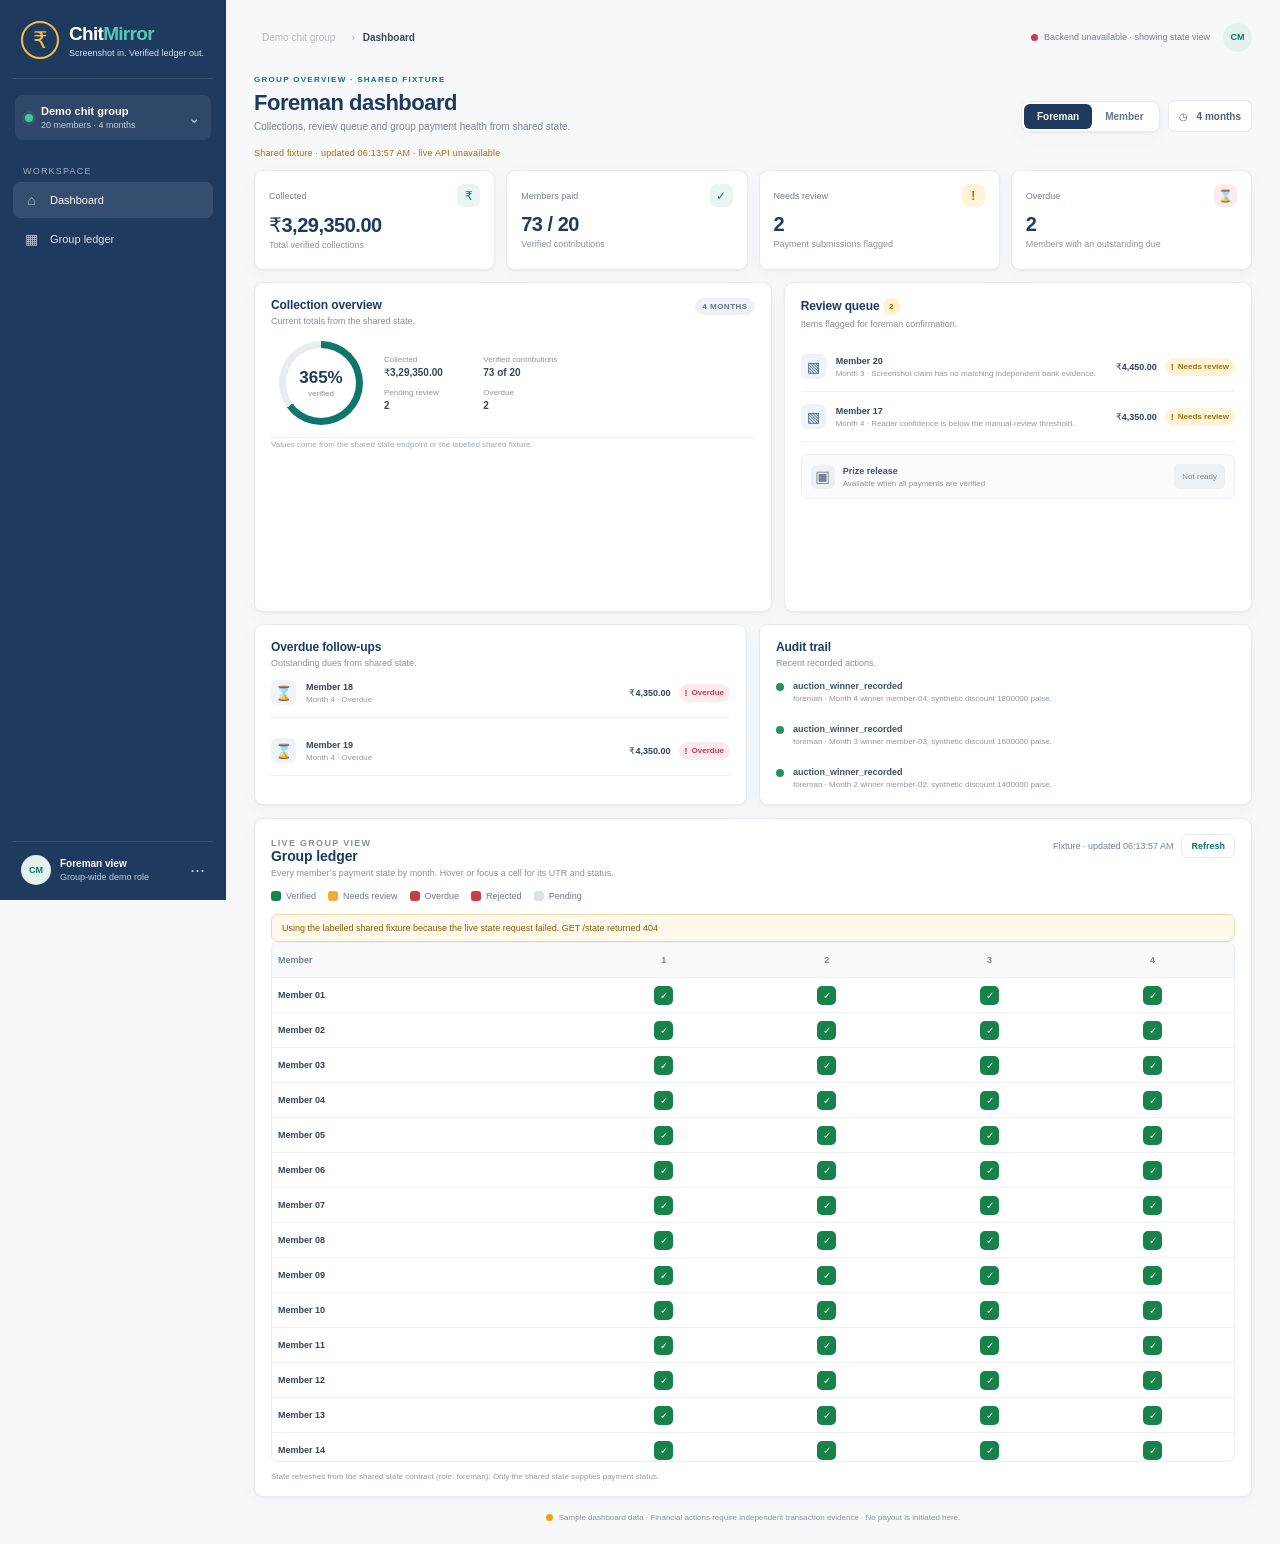
==== commit 67ca406a: "Merge remote-tracking branch 'origin/main' into T03-stub-api # Conflicts: #	.github/workflows/ci.yml" ====
--- a/dashboard/index.html
+++ b/dashboard/index.html
@@ -7,6 +7,7 @@
   <title>ChitMirror · Dashboard</title>
   <link rel="stylesheet" href="./style.css">
   <script src="./config.js" defer></script>
+  <script src="/config.js" defer></script>
   <script src="./state.js" defer></script>
   <script src="./app.js" defer></script>
 </head>
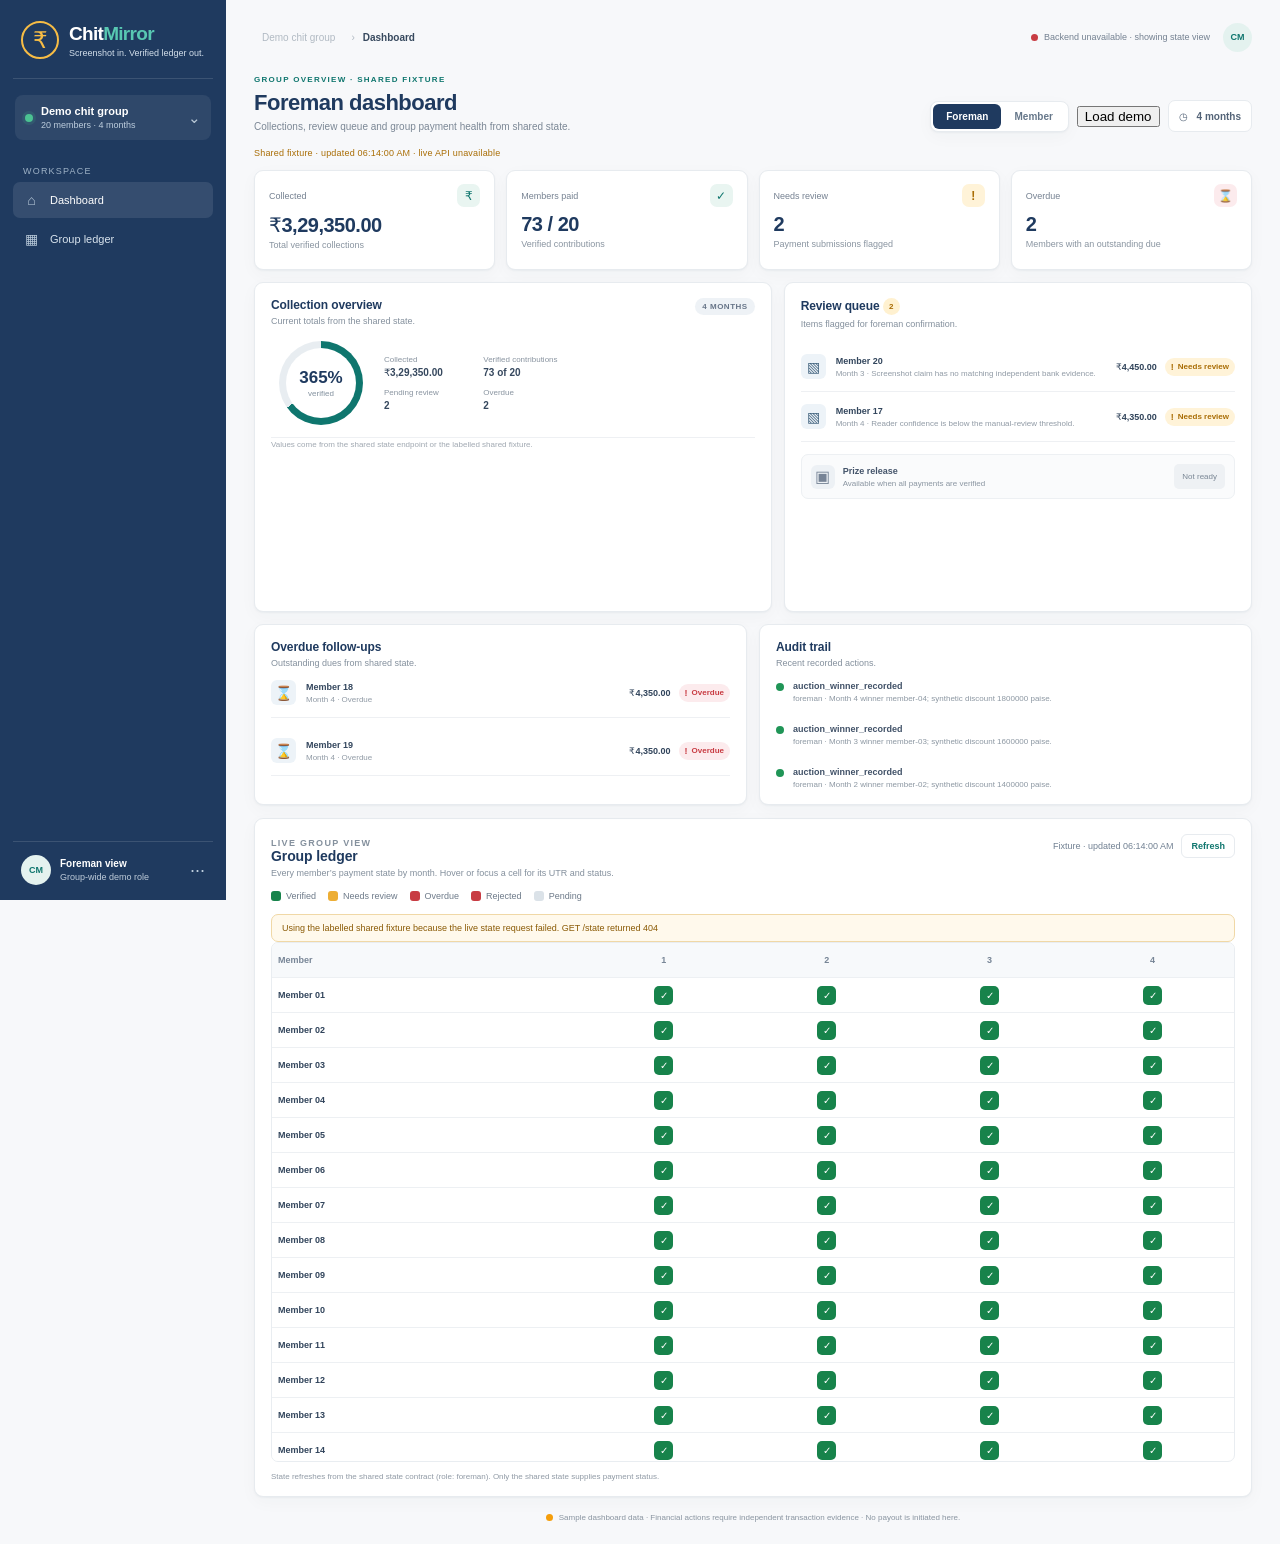
==== commit 3d195192: "T29: apply demo loader on latest main (index.html)" ====
--- a/dashboard/index.html
+++ b/dashboard/index.html
@@ -49,6 +49,7 @@
             <button type="button" class="role-option" data-role="member" aria-pressed="false">Member</button>
           </div>
           <label class="member-select" id="member-select-wrap" hidden>Viewing <select id="member-select" aria-label="Member"></select></label>
+          <button id="load-demo" class="demo-load-button" type="button" aria-label="Load four-month demo">Load demo</button>
           <button class="select-month" type="button" disabled>◷ <span id="period-label">—</span></button>
         </div>
       </section>
